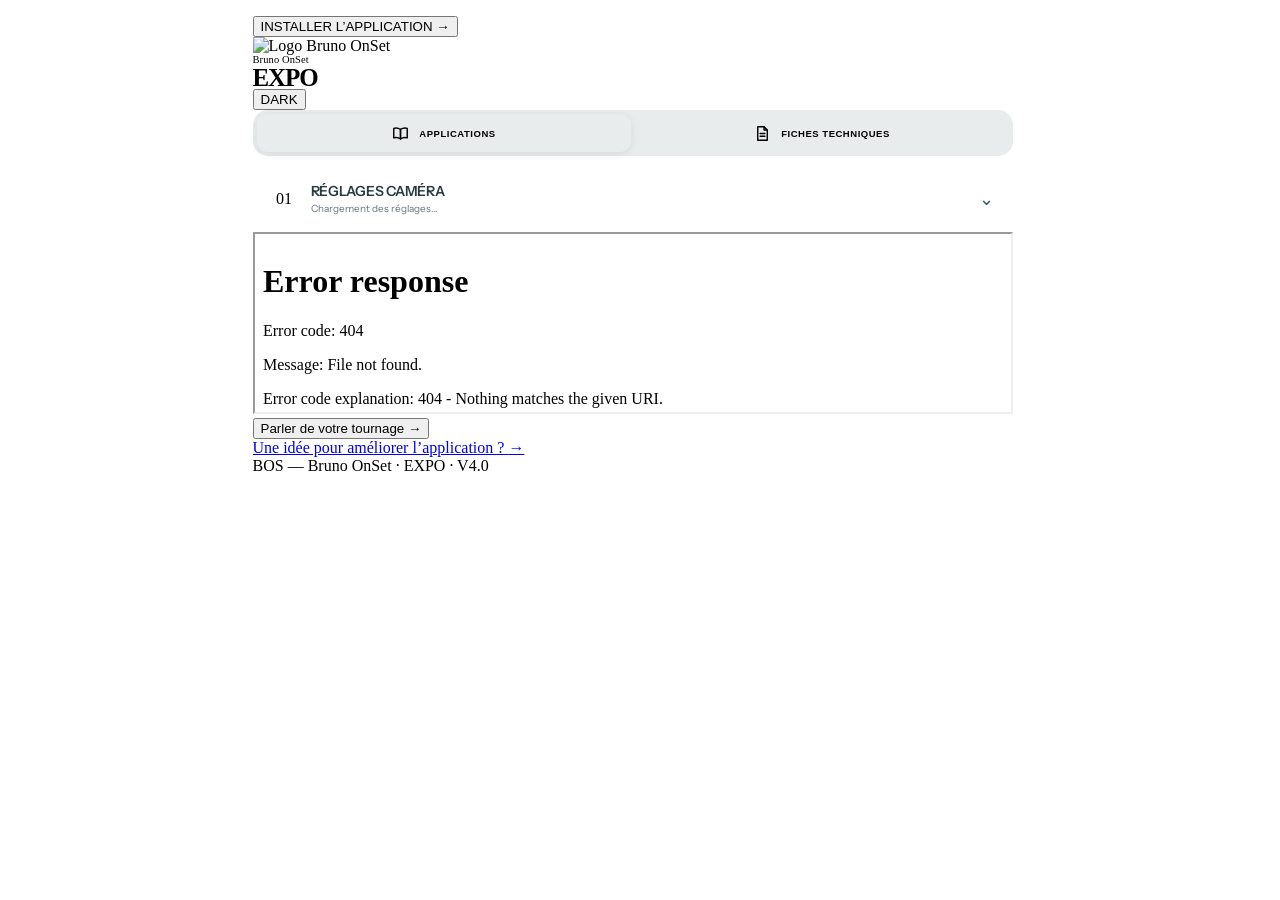
==== index.html @ c73a2d68 "EXPO: activer la bulle technique 02 Filtre ND avec les nouvelles ressources" ====
<!doctype html>
<html lang="fr" class="bos-expo-shell">
<head>
  <meta charset="utf-8" />
  <meta name="viewport" content="width=device-width,initial-scale=1,viewport-fit=cover" />
  <meta name="theme-color" id="themeColor" content="#F3F1EC" />
  <meta name="apple-mobile-web-app-capable" content="yes" />
  <meta name="apple-mobile-web-app-status-bar-style" content="default" />
  <meta name="apple-mobile-web-app-title" content="BOS EXPO" />
  <title>BOS — EXPO</title>
  <link rel="manifest" href="manifest.webmanifest?v=4.1.0" />
  <link rel="icon" href="icon-192.png" />
  <link rel="apple-touch-icon" href="icon-192.png" />
  <link rel="preconnect" href="https://fonts.googleapis.com">
  <link rel="preconnect" href="https://fonts.gstatic.com" crossorigin>
  <link href="https://fonts.googleapis.com/css2?family=Instrument+Sans:wght@400;500;600;700&display=swap" rel="stylesheet">
  <link rel="stylesheet" href="/BOS-LIGHT/style.css?v=1.3.7" />
  <link rel="stylesheet" href="/BOS-LIGHT/continuous.css?v=1.3.7" />
  <link rel="stylesheet" href="/BOS-LIGHT/light-design.css?v=20261012-clean14" />
  <link rel="stylesheet" href="/BOS-LIGHT/light-bubbles.css?v=20261012-clean14" />
  <link rel="stylesheet" href="expo-light-shell.css?v=9" />
  <link rel="stylesheet" href="/BOS-LIGHT/light-mobile-width-fix.css?v=1.0.1" />
  <style>
    .project-sheet-inner{padding:16px}
    .project-actions{margin-top:10px}
    @media(max-width:520px){.project-sheet-inner{padding:14px}}
  </style>
</head>
<body>
  <main class="shell">
    <section class="install-app-row" id="installAppRow" hidden aria-label="Installer EXPO">
      <button class="install-app-btn" id="installAppBtn" type="button">INSTALLER L’APPLICATION <span aria-hidden="true">→</span></button>
    </section>

    <header class="topbar cardlike">
      <div class="top-inner bos-top-inner">
        <div class="bos-brand-lockup" aria-label="Bruno OnSet EXPO">
          <img class="bos-header-logo" src="/BOS-LIGHT/assets/logo-bos-header.jpg" alt="Logo Bruno OnSet">
          <div class="bos-brand-text">
            <span class="bos-header-name">Bruno OnSet</span>
            <span class="bos-header-app">EXPO</span>
          </div>
        </div>
        <div class="top-actions bos-top-actions">
          <button class="mode-btn" id="themeBtn" aria-label="Changer de thème" title="Thème">DARK</button>
        </div>
      </div>
    </header>


    <div class="mode-switch light-section-switch" role="group" aria-label="Type de contenu EXPO">
      <button class="mode-choice active" id="applicationsModeBtn" type="button" aria-pressed="true">APPLICATIONS</button>
      <button class="mode-choice" id="technicalModeBtn" type="button" aria-pressed="false">FICHES TECHNIQUES</button>
    </div>

    <details class="shared-camera-card controls-card camera-card first-card collapsible-card expo-outer-camera" id="sharedCameraDetails">
      <summary class="shared-camera-heading card-heading collapsible-heading">
        <span class="shared-step step">01</span>
        <div class="shared-heading-copy heading-copy">
          <h2>RÉGLAGES CAMÉRA</h2>
          <p id="sharedCameraMeta">Chargement des réglages…</p>
        </div>
        <div class="summary-value" aria-hidden="true"></div>
        <span class="shared-chevron chevron" aria-hidden="true">⌄</span>
      </summary>
      <div class="shared-camera-grid">
        <label class="shared-field shared-field-wide"><span>MARQUE</span><select id="sharedCameraBrand" aria-label="Marque caméra"><option>Chargement…</option></select></label>
        <label class="shared-field shared-field-wide"><span>CAMÉRA</span><select id="sharedCameraModel" aria-label="Caméra"><option>Chargement…</option></select></label>
        <label class="shared-field shared-field-wide"><span>COURBE GAMMA</span><select id="sharedCameraGamma" aria-label="Courbe gamma"><option>Chargement…</option></select></label>
      </div>
    </details>

    <section class="continuous-tools" aria-label="EXPO">
      <iframe class="tool-frame" id="expoFrame" title="EXPO" src="/BOS-LIGHT/modules/expo/?embed=1&v=4.0.5" scrolling="no" onload="var r=this.contentDocument&&this.contentDocument.querySelector('[data-bos-return]');if(r)r.remove();"></iframe>
    </section>

    <section class="project-contact project-contact-top" aria-label="Contact professionnel">
      <button class="project-contact-btn" id="projectContactBtn" type="button">Parler de votre tournage <span aria-hidden="true">→</span></button>
    </section>

    <div class="feedback-contact">
      <a class="feedback-contact-link" href="mailto:brunoguillardcontact@gmail.com?subject=Suggestion%20%E2%80%94%20BOS%20EXPO&body=Bonjour%20Bruno%2C%0A%0AJ%E2%80%99ai%20une%20id%C3%A9e%20pour%20am%C3%A9liorer%20BOS%20EXPO%20%3A%0A%0A">Une idée pour améliorer l’application ? <span aria-hidden="true">→</span></a>
    </div>
    <footer class="footer">BOS — Bruno OnSet · EXPO · V4.0</footer>
  </main>

  <dialog id="installDialog" class="sheet install-sheet">
    <form method="dialog" class="sheet-inner install-sheet-inner">
      <div class="sheet-head"><div><strong>Installer EXPO</strong><small id="installHelpText">Ajoutez l’application à votre écran d’accueil.</small></div><button value="close" class="iconbtn" aria-label="Fermer">×</button></div>
      <div class="install-help" id="installHelpBody"></div>
      <div class="sheet-actions"><button value="close" class="primary">Compris</button></div>
    </form>
  </dialog>

  <dialog id="projectDialog" class="sheet project-sheet">
    <form method="dialog" class="sheet-inner project-sheet-inner">
      <div class="project-sheet-head"><div><span class="project-kicker">BRUNO ONSET</span></div><button class="project-close" value="close" aria-label="Fermer">×</button></div>
      <div class="project-actions">
        <a class="project-email-btn" href="mailto:brunoguillardcontact@gmail.com?subject=Projet%20de%20tournage%20%E2%80%94%20Bruno%20OnSet&body=Bonjour%20Bruno%2C%0A%0AJe%20vous%20contacte%20depuis%20Bruno%20OnSet.%0A%0A">Écrire à Bruno <span aria-hidden="true">→</span></a>
        <div class="project-secondary-links"><a class="project-secondary-link" href="https://wa.me/33679979111?text=Bonjour%20Bruno%2C%0A%0AJe%20vous%20contacte%20depuis%20Bruno%20OnSet.%0A%0A" target="_blank" rel="noopener noreferrer">WhatsApp</a><span aria-hidden="true">·</span><a class="project-secondary-link" href="https://brunoguillard.com" target="_blank" rel="noopener noreferrer">BrunoGuillard.com</a></div>
      </div>
    </form>
  </dialog>

  <script src="expo-host.js?v=4.2.0"></script>
  <script src="/BOS-LIGHT/suite-patch.js?v=1.3.7"></script>
  <script src="/BOS-LIGHT/suite-compensate.js?v=1.3.7"></script>
  <script src="/BOS-LIGHT/suite-compensate-compact.js?v=1.3.7"></script>
  <script src="expo-gain-fix.js?v=4.0.5"></script>
  <script src="expo-aperture-normalize.js?v=4.0.1"></script>
  <script src="expo-light-shell.js?v=9"></script>
</body>
</html>
---- expo-light-shell.css ----
/* EXPO — reprise de la coque et des mesures de LIGHT, sans altérer les outils. */
.shell{width:min(760px,100%)!important;padding-top:16px!important}
.mode-switch.light-section-switch{gap:4px!important;margin:0 0 12px!important;padding:4px!important;border:1px solid var(--bos-line)!important;border-radius:15px!important;background:#e9ecec!important;display:flex!important}
html[data-theme="dark"] .mode-switch.light-section-switch,body.dark .mode-switch.light-section-switch{background:#202527!important}
.mode-switch.light-section-switch .mode-choice{position:relative;flex:1 1 0;min-height:38px!important;border:0!important;border-radius:11px!important;background:transparent!important;color:var(--bos-muted)!important;padding:8px 11px!important;font-size:9.5px!important;font-weight:600!important;letter-spacing:.055em!important;text-transform:uppercase!important;box-shadow:none!important}
.mode-switch.light-section-switch .mode-choice.active{background:var(--bos-panel)!important;color:var(--bos-accent)!important;box-shadow:0 2px 8px rgba(22,31,35,.08)!important}
body.bos-expo-section-technical #sharedCameraDetails{display:none!important}
/* Photo et chevron de la carte 01 : même règle LIGHT que les autres Applications. */
html.bos-expo-shell #sharedCameraDetails > summary.collapsible-heading::before{
  content:"";position:absolute!important;z-index:1!important;top:0!important;right:0!important;bottom:0!important;
  width:clamp(180px,23vw,240px)!important;background-image:url("/BOS-EXPO/assets/expo-camera-thumb.svg?v=2")!important;
  background-position:center!important;background-repeat:no-repeat!important;background-size:cover!important;opacity:.96!important;
  -webkit-mask-image:linear-gradient(to right,transparent 0%,rgba(0,0,0,.72) 15%,#000 34%,#000 100%);
  mask-image:linear-gradient(to right,transparent 0%,rgba(0,0,0,.72) 15%,#000 34%,#000 100%);
}
html.bos-expo-shell #sharedCameraDetails > summary .shared-chevron{
  right:14px!important;color:var(--bos-accent)!important;text-shadow:-.6px 0 #fff,.6px 0 #fff,0 -.6px #fff,0 .6px #fff!important
}
@media(max-width:560px){
 html.bos-expo-shell #sharedCameraDetails > summary.collapsible-heading::before{width:clamp(104px,30vw,124px)!important}
}
@media(max-width:420px){
 html.bos-expo-shell #sharedCameraDetails > summary.collapsible-heading::before{width:clamp(94px,29vw,112px)!important}
}
.bos-brand-text{gap:2px!important;align-items:flex-start!important}
.bos-header-name{display:block!important;color:var(--bos-accent)!important;font-size:10.5px!important;line-height:1!important;font-weight:500!important;letter-spacing:.01em!important}
.bos-header-app{display:block!important;margin-left:0!important;color:var(--bos-ink)!important;font-size:25px!important;line-height:.95!important;font-weight:600!important;letter-spacing:-.045em!important}
#applicationsModeBtn,#technicalModeBtn{display:flex!important;align-items:center!important;justify-content:center!important;gap:9px!important}
#applicationsModeBtn::before,#technicalModeBtn::before{content:"";display:block;width:19px;height:19px;flex:0 0 19px;background-color:currentColor;mask-repeat:no-repeat;mask-position:center;mask-size:contain;-webkit-mask-repeat:no-repeat;-webkit-mask-position:center;-webkit-mask-size:contain}
#applicationsModeBtn::before{mask-image:url("data:image/svg+xml,%3Csvg xmlns='http://www.w3.org/2000/svg' viewBox='0 0 24 24'%3E%3Cg fill='none' stroke='black' stroke-width='1.8' stroke-linecap='round' stroke-linejoin='round'%3E%3Cpath d='M3.5 5.5c2.8-.9 5.7-.5 8.5 1.4v12c-2.8-1.9-5.7-2.3-8.5-1.4z'/%3E%3Cpath d='M20.5 5.5c-2.8-.9-5.7-.5-8.5 1.4v12c2.8-1.9 5.7-2.3 8.5-1.4z'/%3E%3C/g%3E%3C/svg%3E");-webkit-mask-image:url("data:image/svg+xml,%3Csvg xmlns='http://www.w3.org/2000/svg' viewBox='0 0 24 24'%3E%3Cg fill='none' stroke='black' stroke-width='1.8' stroke-linecap='round' stroke-linejoin='round'%3E%3Cpath d='M3.5 5.5c2.8-.9 5.7-.5 8.5 1.4v12c-2.8-1.9-5.7-2.3-8.5-1.4z'/%3E%3Cpath d='M20.5 5.5c-2.8-.9-5.7-.5-8.5 1.4v12c2.8-1.9 5.7-2.3 8.5-1.4z'/%3E%3C/g%3E%3C/svg%3E")}
#technicalModeBtn::before{mask-image:url("data:image/svg+xml,%3Csvg xmlns='http://www.w3.org/2000/svg' viewBox='0 0 24 24'%3E%3Cg fill='none' stroke='black' stroke-width='1.8' stroke-linecap='round' stroke-linejoin='round'%3E%3Cpath d='M6 3.5h8l4 4V20.5H6z'/%3E%3Cpath d='M14 3.5v4h4'/%3E%3Cpath d='M9 12h6M9 15.5h6'/%3E%3C/g%3E%3C/svg%3E");-webkit-mask-image:url("data:image/svg+xml,%3Csvg xmlns='http://www.w3.org/2000/svg' viewBox='0 0 24 24'%3E%3Cg fill='none' stroke='black' stroke-width='1.8' stroke-linecap='round' stroke-linejoin='round'%3E%3Cpath d='M6 3.5h8l4 4V20.5H6z'/%3E%3Cpath d='M14 3.5v4h4'/%3E%3Cpath d='M9 12h6M9 15.5h6'/%3E%3C/g%3E%3C/svg%3E")}
html.bos-expo-light-frame,html.bos-expo-light-frame body{overflow-x:hidden!important;min-width:0!important}
html.bos-expo-light-frame #mainApp{width:100%!important;max-width:none!important;min-width:0!important;padding:0!important}
html.bos-expo-light-frame .expo-light-card{width:100%!important;max-width:100%!important;min-width:0!important;box-sizing:border-box!important;margin:0 0 12px!important;border:1px solid var(--bos-line,#d8dcdb)!important;border-radius:var(--bos-radius,18px)!important;background:var(--bos-panel,#fff)!important;overflow:hidden!important;box-shadow:var(--bos-shadow,none)!important}
html.bos-expo-light-frame .expo-light-card > summary.card-heading.collapsible-heading{display:flex!important;align-items:center!important;gap:11px!important;position:relative!important;min-height:var(--bos-expo-card-height,76px)!important;height:var(--bos-expo-card-height,76px)!important;box-sizing:border-box!important;width:100%!important;max-width:100%!important;min-width:0!important;list-style:none!important;cursor:pointer!important;padding:15px 56px 14px 16px!important;border:0!important;overflow:hidden!important;background:transparent!important}
html.bos-expo-light-frame .expo-light-card summary::-webkit-details-marker{display:none!important}
html.bos-expo-light-frame .expo-light-card[open] > summary{border-bottom:1px solid var(--bos-line,#d8dcdb)!important}
html.bos-expo-light-frame .expo-light-card > summary .step{position:relative!important;z-index:3!important;flex:0 0 31px!important;width:31px!important;height:31px!important;min-width:31px!important;display:grid!important;place-items:center!important;border-radius:9px!important;background:var(--bos-accent-soft,#e4ebec)!important;color:var(--bos-accent,#2f5b66)!important;font-size:10px!important;font-weight:600!important;box-shadow:none!important}
html.bos-expo-light-frame .expo-light-card > summary .heading-copy{min-width:0!important;position:relative!important;z-index:3!important}
html.bos-expo-light-frame .expo-light-card > summary .heading-copy h2{margin:0!important;color:var(--bos-ink,#2b3a3d)!important;font-size:15px!important;line-height:1.12!important;font-weight:600!important;letter-spacing:-.018em!important}
html.bos-expo-light-frame .expo-light-card > summary .heading-copy p{margin:3px 0 0!important;color:var(--bos-muted,#6c7878)!important;font-size:10px!important;line-height:1.35!important;font-weight:400!important}
html.bos-expo-light-frame .expo-light-card > summary .summary-value{position:relative!important;z-index:3!important;margin-left:auto!important;min-width:0!important;color:var(--bos-accent,#2f5b66)!important;font-size:10px!important}
html.bos-expo-light-frame .expo-light-card > summary .chevron{position:absolute!important;right:14px!important;top:50%!important;transform:translateY(-50%)!important;display:grid!important;place-items:center!important;width:24px!important;height:24px!important;z-index:5!important;color:var(--bos-accent,#2f5b66)!important;text-shadow:-.6px 0 #fff,.6px 0 #fff,0 -.6px #fff,0 .6px #fff!important;font-size:18px!important;font-weight:400!important}
html.bos-expo-light-frame .expo-light-card[open] > summary .chevron{transform:translateY(-50%) rotate(180deg)!important}
html.bos-expo-light-frame .expo-light-card .expo-source-panel{width:100%!important;max-width:100%!important;min-width:0!important;margin:0!important;border:0!important;border-radius:0!important;box-shadow:none!important;background:transparent!important;box-sizing:border-box!important}
/* Conserver les mesures et notes dynamiques du waveform dans la fiche ouverte. */
html.bos-expo-light-frame #expoDynamicsDetails .expo-source-panel > .quick-inline-head{display:flex!important}
html.bos-expo-light-frame #expoDynamicsDetails .expo-source-panel .quick-inline-head .panel-kicker,
html.bos-expo-light-frame #expoDynamicsDetails .expo-source-panel .quick-inline-head .panel-subtitle{display:none!important}
html.bos-expo-light-frame #expoDynamicsDetails .expo-source-panel .explorer-native-note{display:block!important}
html.bos-expo-light-frame #expoCompensateDetails .expo-source-panel > .compact-section-head > div:first-child{display:none!important}
html.bos-expo-light-frame .expo-light-card .expo-source-panel > .compact-section-head{justify-content:flex-end!important;padding-bottom:0!important}
html.bos-expo-light-frame .expo-light-card:not([open]) > .expo-source-panel{display:none!important}
html.bos-expo-light-frame .expo-light-card > summary::after{content:"";position:absolute!important;right:0!important;top:0!important;bottom:0!important;width:clamp(180px,23vw,240px)!important;background-repeat:no-repeat!important;background-size:cover!important;background-position:center!important;pointer-events:none!important;opacity:.96!important;-webkit-mask-image:linear-gradient(to right,transparent 0%,rgba(0,0,0,.72) 15%,#000 34%,#000 100%);mask-image:linear-gradient(to right,transparent 0%,rgba(0,0,0,.72) 15%,#000 34%,#000 100%)}
html.bos-expo-light-frame #expoDynamicsDetails > summary::after{background-image:url("/BOS-EXPO/assets/expo-dynamique-thumb.svg?v=2")}
html.bos-expo-light-frame #expoCompensateDetails > summary::after{background-image:url("/BOS-EXPO/assets/expo-compenser-thumb.svg?v=2")}
html.bos-expo-light-frame #expoTriangleDetails > summary::after{background-image:url("/BOS-EXPO/assets/triangle-exposition.svg")}
html.bos-expo-light-frame.bos-expo-section-technical #expoDynamicsDetails,html.bos-expo-light-frame.bos-expo-section-technical #expoCompensateDetails,html.bos-expo-light-frame.bos-expo-section-technical #exposeUnsupported{display:none!important}
html.bos-expo-light-frame.bos-expo-section-applications #expoTriangleDetails,
html.bos-expo-light-frame.bos-expo-section-applications #expoNdDetails{display:none!important}
html.bos-expo-light-frame.bos-expo-section-technical #mainApp > .panel,html.bos-expo-light-frame.bos-expo-section-technical #mainApp > #exposeSupported,html.bos-expo-light-frame.bos-expo-section-technical #mainApp > .expo-quick-stack,html.bos-expo-light-frame.bos-expo-section-technical #mainApp > #expoCompensateDetails{display:none!important}
html.bos-expo-light-frame .expo-tech-visual{padding:16px 18px 18px!important;box-sizing:border-box!important}
html.bos-expo-light-frame .expo-tech-visual img{display:block;width:100%;height:auto;border-radius:12px}
@media(max-width:560px){
 .shell{padding-left:10px!important;padding-right:10px!important}
 .mode-switch.light-section-switch{border-radius:13px!important}
 .mode-switch.light-section-switch .mode-choice{font-size:9px!important;padding-left:7px!important;padding-right:7px!important}
 html.bos-expo-light-frame .expo-light-card > summary.card-heading.collapsible-heading{padding-left:12px!important;padding-right:calc(clamp(104px,30vw,124px) + 34px)!important}
 html.bos-expo-light-frame .expo-light-card > summary::after{width:clamp(104px,30vw,124px)!important}
 html.bos-expo-light-frame .expo-light-card > summary .heading-copy h2{font-size:14px!important}
 html.bos-expo-light-frame .expo-light-card > summary .summary-value{display:none!important}
 html.bos-expo-light-frame .expo-tech-visual{padding:14px 15px 16px!important}
}
@media(max-width:420px){html.bos-expo-light-frame .expo-light-card > summary.card-heading.collapsible-heading{padding-left:10px!important;padding-right:calc(clamp(94px,29vw,112px) + 32px)!important}html.bos-expo-light-frame .expo-light-card > summary::after{width:clamp(94px,29vw,112px)!important}}

/* === EXPO V4 — géométrie autoritaire, identique pour toutes les cartes ===
   Aucune hauteur de titre/sous-titre ne doit étirer une carte fermée. */
html.bos-expo-shell .shell { width:min(760px,100%)!important; max-width:760px!important }
html.bos-expo-shell #sharedCameraDetails,
html.bos-expo-light-frame .expo-light-card{
  display:block!important;
  width:100%!important;max-width:100%!important;min-width:0!important;
  border-radius:var(--bos-radius,18px)!important;
  overflow:hidden!important;box-sizing:border-box!important
}
html.bos-expo-shell #sharedCameraDetails:not([open]),
html.bos-expo-light-frame .expo-light-card:not([open]){
  height:82px!important;min-height:82px!important;max-height:82px!important;
}
html.bos-expo-shell #sharedCameraDetails > summary.shared-camera-heading,
html.bos-expo-light-frame .expo-light-card > summary.card-heading.collapsible-heading{
  display:flex!important;flex-direction:row!important;align-items:center!important;
  justify-content:flex-start!important;position:relative!important;
  width:100%!important;min-width:0!important;max-width:100%!important;
  height:82px!important;min-height:82px!important;max-height:82px!important;
  margin:0!important;gap:11px!important;column-gap:11px!important;grid-template-columns:none!important;
  padding:0 calc(clamp(180px,23vw,240px) + 39px) 0 16px!important;
  box-sizing:border-box!important;overflow:hidden!important;border:0!important;
  background:transparent!important;cursor:pointer!important
}
html.bos-expo-shell #sharedCameraDetails[open] > summary.shared-camera-heading,
html.bos-expo-light-frame .expo-light-card[open] > summary.card-heading.collapsible-heading{
  border-bottom:1px solid var(--bos-line,#d8dcdb)!important
}
html.bos-expo-shell #sharedCameraDetails > summary .step,
html.bos-expo-light-frame .expo-light-card > summary .step{
  grid-row:auto!important;grid-column:auto!important;
  position:relative!important;top:auto!important;left:auto!important;right:auto!important;
  margin:0!important;align-self:center!important;
  flex:0 0 31px!important;width:31px!important;min-width:31px!important;height:31px!important;
  display:grid!important;place-items:center!important;z-index:3!important;
}
html.bos-expo-shell #sharedCameraDetails > summary .heading-copy,
html.bos-expo-light-frame .expo-light-card > summary .heading-copy{
  grid-column:auto!important;grid-row:auto!important;
  display:block!important;flex:1 1 auto!important;min-width:0!important;
  overflow:hidden!important;position:relative!important;z-index:3!important;
  margin:0!important;padding:0!important;align-self:center!important
}
html.bos-expo-shell #sharedCameraDetails > summary .heading-copy h2,
html.bos-expo-light-frame .expo-light-card > summary .heading-copy h2{
  display:-webkit-box!important;-webkit-box-orient:vertical!important;
  -webkit-line-clamp:2!important;line-clamp:2!important;
  overflow:hidden!important;text-overflow:ellipsis!important;
  max-width:100%!important;min-width:0!important;
  font:600 14px/1.17 "Instrument Sans",sans-serif!important;
  letter-spacing:-.018em!important;margin:0!important;padding:0!important;
  color:var(--bos-ink,#263b42)!important
}
html.bos-expo-shell #sharedCameraDetails > summary .heading-copy p,
html.bos-expo-light-frame .expo-light-card > summary .heading-copy p{
  display:block!important;white-space:nowrap!important;overflow:hidden!important;
  text-overflow:ellipsis!important;max-width:100%!important;
  margin:4px 0 0!important;padding:0!important;
  font:400 10px/1.35 "Instrument Sans",sans-serif!important;
  color:var(--bos-muted,#69787b)!important
}
html.bos-expo-shell #sharedCameraDetails > summary .summary-value,
html.bos-expo-light-frame .expo-light-card > summary .summary-value{
  display:none!important
}
html.bos-expo-shell #sharedCameraDetails > summary .chevron,
html.bos-expo-light-frame .expo-light-card > summary .chevron{
  display:grid!important;place-items:center!important;position:absolute!important;
  top:50%!important;bottom:auto!important;left:auto!important;right:14px!important;
  width:24px!important;height:24px!important;margin:0!important;padding:0!important;
  z-index:10!important;grid-row:auto!important;grid-column:auto!important;
  transform:translateY(-50%) rotate(0deg)!important;transform-origin:center!important;
  font:400 18px/1 "Instrument Sans",sans-serif!important;
  color:var(--bos-accent,#2f5b66)!important
}
html.bos-expo-shell #sharedCameraDetails[open] > summary .chevron,
html.bos-expo-light-frame .expo-light-card[open] > summary .chevron{
  transform:translateY(-50%) rotate(180deg)!important
}
html.bos-expo-shell #sharedCameraDetails > summary::before{
  display:block!important;left:auto!important;right:0!important;
  width:clamp(180px,23vw,240px)!important
}
html.bos-expo-light-frame .expo-light-card > summary::before{
  content:none!important;display:none!important
}
html.bos-expo-light-frame .expo-light-card > summary::after{
  content:""!important;display:block!important;
  position:absolute!important;top:0!important;right:0!important;bottom:0!important;left:auto!important;
  width:clamp(180px,23vw,240px)!important;height:auto!important;z-index:1!important;
  background-repeat:no-repeat!important;background-size:cover!important;background-position:center!important;
  pointer-events:none!important;border-radius:0 18px 18px 0!important;
  -webkit-mask-image:linear-gradient(to right,transparent 0%,rgba(0,0,0,.72) 15%,#000 34%,#000 100%)!important;
  mask-image:linear-gradient(to right,transparent 0%,rgba(0,0,0,.72) 15%,#000 34%,#000 100%)!important
}
html.bos-expo-light-frame #expoDynamicsDetails > summary::after{background-image:url("/BOS-EXPO/assets/expo-dynamique-thumb.svg?v=2")!important}
html.bos-expo-light-frame #expoCompensateDetails > summary::after{background-image:url("/BOS-EXPO/assets/expo-compenser-thumb.svg?v=2")!important}
html.bos-expo-light-frame #expoTriangleDetails > summary::after{background-image:url("/BOS-EXPO/assets/triangle-exposition.svg?v=2")!important}
/* Les commandes de l'outil restent dans le volet ouvert, jamais dans l'en-tête fermé. */
html.bos-expo-light-frame .expo-light-card .expo-source-panel{margin:0!important;overflow:visible!important}
html.bos-expo-light-frame .expo-light-card .expo-source-panel > .panel-collapse-content{
  display:block!important;min-width:0!important;max-width:100%!important
}
html.bos-expo-light-frame .expo-light-card .expo-source-panel .panel-collapse-content[hidden]{
  display:block!important
}
@media(max-width:560px){
 html.bos-expo-shell #sharedCameraDetails > summary.shared-camera-heading,
 html.bos-expo-light-frame .expo-light-card > summary.card-heading.collapsible-heading{
   gap:8px!important;
   padding:0 calc(clamp(104px,30vw,124px) + 30px) 0 12px!important
 }
 html.bos-expo-shell #sharedCameraDetails > summary::before,
 html.bos-expo-light-frame .expo-light-card > summary::after{
   width:clamp(104px,30vw,124px)!important;border-radius:0 16px 16px 0!important
 }
 html.bos-expo-shell #sharedCameraDetails > summary .heading-copy h2,
 html.bos-expo-light-frame .expo-light-card > summary .heading-copy h2{
   font-size:12px!important;-webkit-line-clamp:3!important;line-clamp:3!important
 }
 html.bos-expo-shell #sharedCameraDetails > summary .heading-copy p,
 html.bos-expo-light-frame .expo-light-card > summary .heading-copy p{font-size:9px!important}
 html.bos-expo-shell #sharedCameraDetails > summary .chevron,
 html.bos-expo-light-frame .expo-light-card > summary .chevron{right:12px!important}
}
@media(max-width:420px){
 html.bos-expo-shell #sharedCameraDetails > summary.shared-camera-heading,
 html.bos-expo-light-frame .expo-light-card > summary.card-heading.collapsible-heading{
  padding-left:10px!important;padding-right:calc(clamp(94px,29vw,112px) + 30px)!important
 }
 html.bos-expo-shell #sharedCameraDetails > summary::before,
 html.bos-expo-light-frame .expo-light-card > summary::after{width:clamp(94px,29vw,112px)!important}
}

/* Vignettes originales : épaisseur, taille et contraste uniformes. */
html.bos-expo-shell #sharedCameraDetails > summary::before{
  background-image:url("/BOS-EXPO/assets/expo-camera-thumb.svg?v=2")!important
}
html.bos-expo-light-frame #expoDynamicsDetails > summary::after,
html.bos-expo-light-frame #expoCompensateDetails > summary::after{
  opacity:.92!important;background-color:#faf9f4!important
}
/* Dans EXPO, l'ancienne présentation repliée ne pilote plus la taille des cartes. */
html.bos-expo-light-frame #expoDynamicsDetails,
html.bos-expo-light-frame #expoCompensateDetails,
html.bos-expo-light-frame #expoTriangleDetails{
  break-inside:avoid;width:100%!important;min-width:0!important
}

/* ALIGNEMENT HAUTEUR LIGHT — correction du 82px arbitraire.
   LIGHT: la tête Applications prend sa hauteur sur .card-heading
   (padding 15px 16px 14px, un titre et un sous-titre).
   Référence repliée ~64px extérieur, ~62px intérieur, sans agrandissement. */
html.bos-expo-shell #sharedCameraDetails:not([open]),
html.bos-expo-light-frame .expo-light-card:not([open]){
  height:64px!important;
  min-height:64px!important;
  max-height:64px!important;
}
html.bos-expo-shell #sharedCameraDetails > summary.shared-camera-heading,
html.bos-expo-light-frame .expo-light-card > summary.card-heading.collapsible-heading{
  height:62px!important;
  min-height:62px!important;
  max-height:62px!important;
  padding-top:0!important;
  padding-bottom:0!important;
}
html.bos-expo-shell #sharedCameraDetails > summary .heading-copy,
html.bos-expo-light-frame .expo-light-card > summary .heading-copy{
  line-height:1!important;
}
html.bos-expo-shell #sharedCameraDetails > summary .heading-copy p,
html.bos-expo-light-frame .expo-light-card > summary .heading-copy p{
  margin-top:2px!important;
}
@media(max-width:560px){
  html.bos-expo-shell #sharedCameraDetails > summary .heading-copy h2,
  html.bos-expo-light-frame .expo-light-card > summary .heading-copy h2{
    font-size:12px!important;
    line-height:1.1!important;
    -webkit-line-clamp:2!important;
    line-clamp:2!important;
  }
  html.bos-expo-shell #sharedCameraDetails > summary .heading-copy p,
  html.bos-expo-light-frame .expo-light-card > summary .heading-copy p{
    font-size:9px!important;
    line-height:1.2!important;
  }
}

/* EXPO V4.1 — alignement structurel du conteneur sur LIGHT.
   LIGHT charge light-mobile-width-fix.css après light-design.css. */
html.bos-expo-shell,
html.bos-expo-shell body{
  width:100%;
  max-width:100%;
  min-width:0;
  margin:0;
  overflow-x:hidden;
}
html.bos-expo-shell{scrollbar-gutter:stable}
html.bos-expo-shell .shell{
  width:100%!important;
  max-width:760px!important;
  min-width:0!important;
  box-sizing:border-box!important;
  margin-left:auto!important;
  margin-right:auto!important;
}
html.bos-expo-shell .continuous-tools,
html.bos-expo-shell .tool-frame,
html.bos-expo-shell .mode-switch.light-section-switch,
html.bos-expo-shell .topbar,
html.bos-expo-shell .project-contact,
html.bos-expo-shell .feedback-contact,
html.bos-expo-shell .footer{
  width:100%!important;
  max-width:100%!important;
  min-width:0!important;
  box-sizing:border-box!important;
}
/* Dans Fiches techniques, ne jamais afficher la carte Réglages caméra.
   Spécificité supérieure à l'ancien "display:block!important". */
html.bos-expo-shell body.bos-expo-section-technical #sharedCameraDetails,
html.bos-expo-shell body.bos-expo-section-technical #sharedCameraDetails:not([open]),
html.bos-expo-shell body.bos-expo-section-technical details#sharedCameraDetails{
  display:none!important;
}
@media(max-width:520px){
  html.bos-expo-shell .shell{
    padding-left:max(9px,env(safe-area-inset-left))!important;
    padding-right:max(9px,env(safe-area-inset-right))!important;
  }
}
@supports (overflow:clip){
  html.bos-expo-shell,
  html.bos-expo-shell body,
  html.bos-expo-shell .shell,
  html.bos-expo-shell .continuous-tools{overflow-x:clip}
}

/* 02 — FILTRE ND : reprend exactement la géométrie des autres fiches. */
html.bos-expo-light-frame #expoNdDetails > summary::after{
  background-image:url("/BOS-EXPO/assets/fiche-filtres-nd.svg?v=1")!important;
  background-position:83% 32%!important;
  background-color:#faf8f1!important;
}
html.bos-expo-light-frame #expoNdDetails .expo-tech-visual{
  padding:16px 18px 18px!important;
}
html.bos-expo-light-frame #expoNdDetails .expo-tech-visual img{
  display:block!important;
  width:100%!important;
  max-width:100%!important;
  height:auto!important;
  aspect-ratio:1448 / 1086;
  object-fit:contain;
  border-radius:12px!important;
  background:#faf8f1!important;
}
@media(max-width:560px){
  html.bos-expo-light-frame #expoNdDetails .expo-tech-visual{padding:14px 12px 15px!important}
}
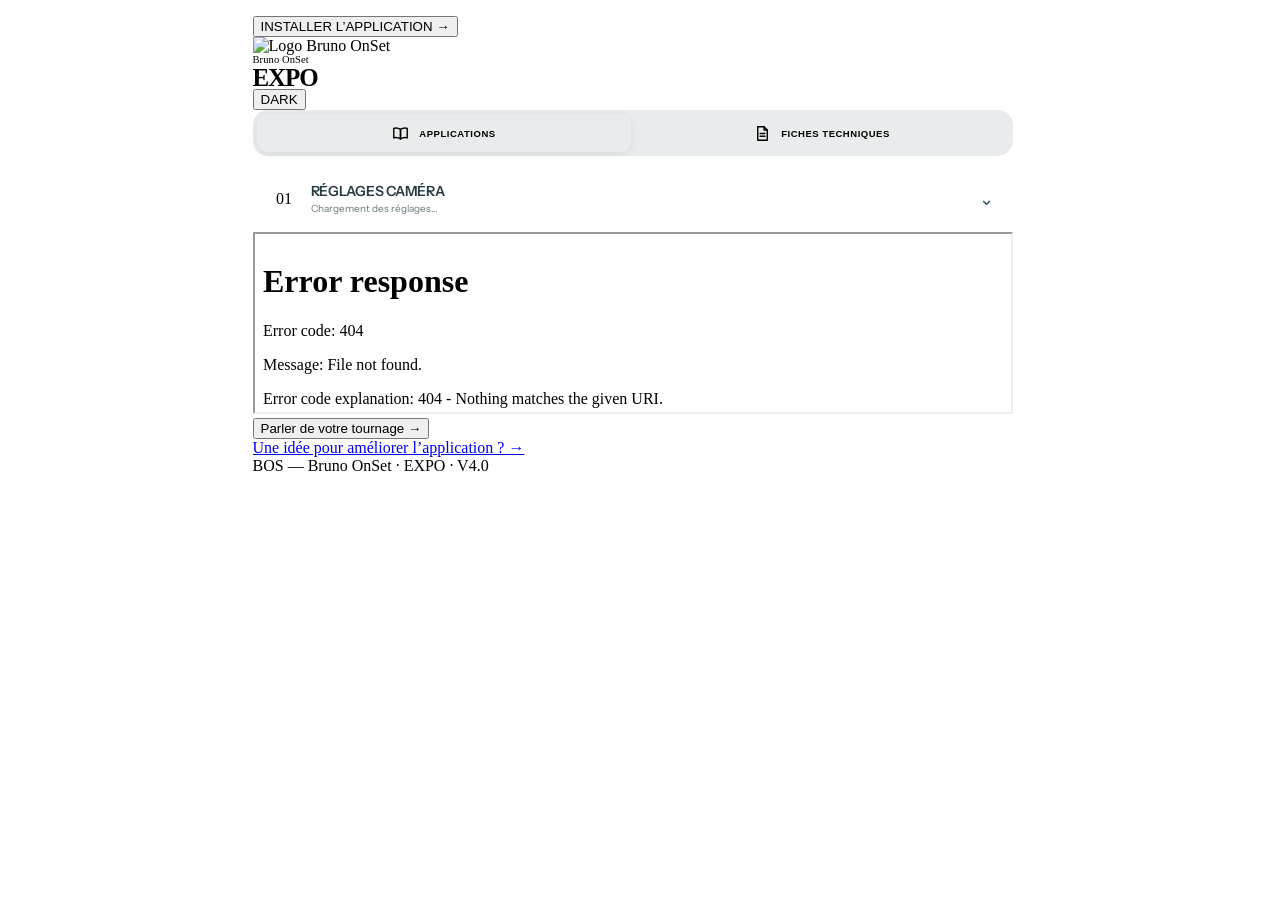
==== commit f0433911: "EXPO: forcer la nouvelle feuille de style dans les bulles techniques intégrées" ====
--- a/index.html
+++ b/index.html
@@ -18,7 +18,7 @@
   <link rel="stylesheet" href="/BOS-LIGHT/continuous.css?v=1.3.7" />
   <link rel="stylesheet" href="/BOS-LIGHT/light-design.css?v=20261012-clean14" />
   <link rel="stylesheet" href="/BOS-LIGHT/light-bubbles.css?v=20261012-clean14" />
-  <link rel="stylesheet" href="expo-light-shell.css?v=9" />
+  <link rel="stylesheet" href="expo-light-shell.css?v=13" />
   <link rel="stylesheet" href="/BOS-LIGHT/light-mobile-width-fix.css?v=1.0.1" />
   <style>
     .project-sheet-inner{padding:16px}
@@ -71,7 +71,7 @@
     </details>
 
     <section class="continuous-tools" aria-label="EXPO">
-      <iframe class="tool-frame" id="expoFrame" title="EXPO" src="/BOS-LIGHT/modules/expo/?embed=1&v=4.0.5" scrolling="no" onload="var r=this.contentDocument&&this.contentDocument.querySelector('[data-bos-return]');if(r)r.remove();"></iframe>
+      <iframe class="tool-frame" id="expoFrame" title="EXPO" src="/BOS-LIGHT/modules/expo/?embed=1&v=4.0.7" scrolling="no" onload="var r=this.contentDocument&&this.contentDocument.querySelector('[data-bos-return]');if(r)r.remove();"></iframe>
     </section>
 
     <section class="project-contact project-contact-top" aria-label="Contact professionnel">
@@ -108,6 +108,6 @@
   <script src="/BOS-LIGHT/suite-compensate-compact.js?v=1.3.7"></script>
   <script src="expo-gain-fix.js?v=4.0.5"></script>
   <script src="expo-aperture-normalize.js?v=4.0.1"></script>
-  <script src="expo-light-shell.js?v=9"></script>
+  <script src="expo-light-shell.js?v=12"></script>
 </body>
 </html>
--- a/expo-light-shell.css
+++ b/expo-light-shell.css
@@ -54,9 +54,10 @@
 html.bos-expo-light-frame .expo-light-card > summary::after{content:"";position:absolute!important;right:0!important;top:0!important;bottom:0!important;width:clamp(180px,23vw,240px)!important;background-repeat:no-repeat!important;background-size:cover!important;background-position:center!important;pointer-events:none!important;opacity:.96!important;-webkit-mask-image:linear-gradient(to right,transparent 0%,rgba(0,0,0,.72) 15%,#000 34%,#000 100%);mask-image:linear-gradient(to right,transparent 0%,rgba(0,0,0,.72) 15%,#000 34%,#000 100%)}
 html.bos-expo-light-frame #expoDynamicsDetails > summary::after{background-image:url("/BOS-EXPO/assets/expo-dynamique-thumb.svg?v=2")}
 html.bos-expo-light-frame #expoCompensateDetails > summary::after{background-image:url("/BOS-EXPO/assets/expo-compenser-thumb.svg?v=2")}
-html.bos-expo-light-frame #expoTriangleDetails > summary::after{background-image:url("/BOS-EXPO/assets/triangle-exposition.svg")}
+html.bos-expo-light-frame #expoTriangleDetails > summary::after{background-image:url("/BOS-EXPO/assets/triangle-exposition.jpg")}
 html.bos-expo-light-frame.bos-expo-section-technical #expoDynamicsDetails,html.bos-expo-light-frame.bos-expo-section-technical #expoCompensateDetails,html.bos-expo-light-frame.bos-expo-section-technical #exposeUnsupported{display:none!important}
 html.bos-expo-light-frame.bos-expo-section-applications #expoTriangleDetails,
+html.bos-expo-light-frame.bos-expo-section-applications #expoEffectsDetails,
 html.bos-expo-light-frame.bos-expo-section-applications #expoNdDetails{display:none!important}
 html.bos-expo-light-frame.bos-expo-section-technical #mainApp > .panel,html.bos-expo-light-frame.bos-expo-section-technical #mainApp > #exposeSupported,html.bos-expo-light-frame.bos-expo-section-technical #mainApp > .expo-quick-stack,html.bos-expo-light-frame.bos-expo-section-technical #mainApp > #expoCompensateDetails{display:none!important}
 html.bos-expo-light-frame .expo-tech-visual{padding:16px 18px 18px!important;box-sizing:border-box!important}
@@ -171,7 +172,7 @@
 }
 html.bos-expo-light-frame #expoDynamicsDetails > summary::after{background-image:url("/BOS-EXPO/assets/expo-dynamique-thumb.svg?v=2")!important}
 html.bos-expo-light-frame #expoCompensateDetails > summary::after{background-image:url("/BOS-EXPO/assets/expo-compenser-thumb.svg?v=2")!important}
-html.bos-expo-light-frame #expoTriangleDetails > summary::after{background-image:url("/BOS-EXPO/assets/triangle-exposition.svg?v=2")!important}
+html.bos-expo-light-frame #expoTriangleDetails > summary::after{background-image:url("/BOS-EXPO/assets/triangle-exposition.jpg?v=2")!important}
 /* Les commandes de l'outil restent dans le volet ouvert, jamais dans l'en-tête fermé. */
 html.bos-expo-light-frame .expo-light-card .expo-source-panel{margin:0!important;overflow:visible!important}
 html.bos-expo-light-frame .expo-light-card .expo-source-panel > .panel-collapse-content{
@@ -219,7 +220,9 @@
 /* Dans EXPO, l'ancienne présentation repliée ne pilote plus la taille des cartes. */
 html.bos-expo-light-frame #expoDynamicsDetails,
 html.bos-expo-light-frame #expoCompensateDetails,
-html.bos-expo-light-frame #expoTriangleDetails{
+html.bos-expo-light-frame #expoTriangleDetails,
+html.bos-expo-light-frame #expoEffectsDetails,
+html.bos-expo-light-frame #expoNdDetails{
   break-inside:avoid;width:100%!important;min-width:0!important
 }
 
@@ -315,9 +318,9 @@
   html.bos-expo-shell .continuous-tools{overflow-x:clip}
 }
 
-/* 02 — FILTRE ND : reprend exactement la géométrie des autres fiches. */
+/* 03 — FILTRE ND : reprend exactement la géométrie des autres fiches. */
 html.bos-expo-light-frame #expoNdDetails > summary::after{
-  background-image:url("/BOS-EXPO/assets/fiche-filtres-nd.svg?v=1")!important;
+  background-image:url("/BOS-EXPO/assets/fiche-filtres-nd.jpg?v=1")!important;
   background-position:83% 32%!important;
   background-color:#faf8f1!important;
 }
@@ -337,3 +340,67 @@
 @media(max-width:560px){
   html.bos-expo-light-frame #expoNdDetails .expo-tech-visual{padding:14px 12px 15px!important}
 }
+
+/* 02 — EFFETS DES RÉGLAGES : la fiche attend un JPG ajouté par l'utilisateur.
+   Pas d'image cassée affichée tant que assets/effets-des-reglages.jpg est absent. */
+html.bos-expo-light-frame #expoEffectsDetails > summary::after {
+  background-image:
+    url("/BOS-EXPO/assets/effets-des-reglages.jpg"),
+    linear-gradient(115deg,#faf8f1,#ece9df) !important;
+  background-position:center,center !important;
+  background-size:cover,cover !important;
+  background-color:#faf8f1 !important;
+}
+html.bos-expo-light-frame #expoEffectsDetails .expo-tech-visual {
+  padding:16px 18px 18px!important;
+  box-sizing:border-box!important;
+}
+html.bos-expo-light-frame #expoEffectsDetails .expo-tech-visual img {
+  width:100%!important;
+  max-width:100%!important;
+  height:auto!important;
+  object-fit:contain!important;
+  border-radius:12px!important;
+  background:#faf8f1!important;
+}
+html.bos-expo-light-frame #expoEffectsDetails .expo-tech-image-pending {
+  display:block;
+  text-align:center;
+  font-size:12px;
+  line-height:1.6;
+  color:var(--bos-muted,#69787b);
+  background:#faf8f1;
+  border:1px dashed var(--bos-line,#d8dcdb);
+  border-radius:12px;
+  padding:34px 16px;
+  margin:0;
+  overflow-wrap:anywhere;
+}
+html.bos-expo-light-frame #expoEffectsDetails .expo-tech-image-pending[hidden] {
+  display:none!important;
+}
+@media(max-width:560px){
+  html.bos-expo-light-frame #expoEffectsDetails .expo-tech-visual{padding:14px 12px 15px!important}
+}
+
+/* Vignettes dédiées aux fiches techniques.
+   Elles restent indépendantes des JPG remplaçables affichés à l'ouverture.
+   Dessins simples : triangle / flou-PDC-bruit / densités de filtres ND. */
+html.bos-expo-light-frame #expoTriangleDetails > summary::after {
+  background-image:url("/BOS-EXPO/assets/expo-tech-triangle-thumb.jpg?v=1")!important;
+  background-color:#faf8f1!important;
+  background-position:center!important;
+  background-size:cover!important;
+}
+html.bos-expo-light-frame #expoEffectsDetails > summary::after {
+  background-image:url("/BOS-EXPO/assets/expo-tech-effects-thumb.jpg?v=1")!important;
+  background-color:#faf8f1!important;
+  background-position:center!important;
+  background-size:cover!important;
+}
+html.bos-expo-light-frame #expoNdDetails > summary::after {
+  background-image:url("/BOS-EXPO/assets/expo-tech-nd-thumb.jpg?v=1")!important;
+  background-color:#faf8f1!important;
+  background-position:center!important;
+  background-size:cover!important;
+}
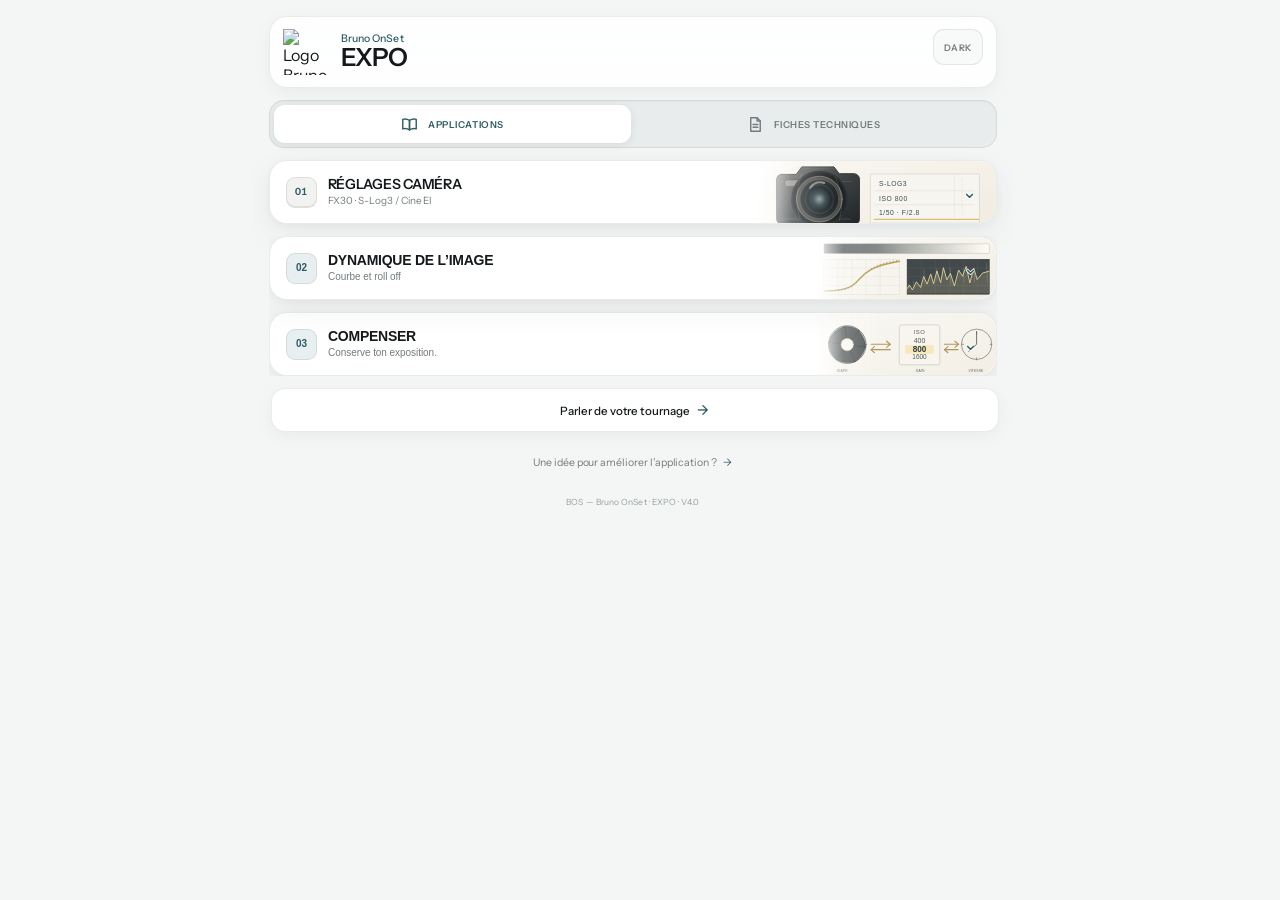
==== commit 1d2ed3e2: "EXPO: corriger le déploiement Cloudflare, fichiers locaux et iframe même origine" ====
--- a/index.html
+++ b/index.html
@@ -14,12 +14,12 @@
   <link rel="preconnect" href="https://fonts.googleapis.com">
   <link rel="preconnect" href="https://fonts.gstatic.com" crossorigin>
   <link href="https://fonts.googleapis.com/css2?family=Instrument+Sans:wght@400;500;600;700&display=swap" rel="stylesheet">
-  <link rel="stylesheet" href="/BOS-LIGHT/style.css?v=1.3.7" />
-  <link rel="stylesheet" href="/BOS-LIGHT/continuous.css?v=1.3.7" />
-  <link rel="stylesheet" href="/BOS-LIGHT/light-design.css?v=20261012-clean14" />
-  <link rel="stylesheet" href="/BOS-LIGHT/light-bubbles.css?v=20261012-clean14" />
-  <link rel="stylesheet" href="expo-light-shell.css?v=13" />
-  <link rel="stylesheet" href="/BOS-LIGHT/light-mobile-width-fix.css?v=1.0.1" />
+  <link rel="stylesheet" href="light-source-style.css?v=1" />
+  <link rel="stylesheet" href="continuous.css?v=1" />
+  <link rel="stylesheet" href="light-design.css?v=1" />
+  <link rel="stylesheet" href="light-bubbles.css?v=1" />
+  <link rel="stylesheet" href="expo-light-shell.css?v=14" />
+  <link rel="stylesheet" href="light-mobile-width-fix.css?v=1" />
   <style>
     .project-sheet-inner{padding:16px}
     .project-actions{margin-top:10px}
@@ -35,7 +35,7 @@
     <header class="topbar cardlike">
       <div class="top-inner bos-top-inner">
         <div class="bos-brand-lockup" aria-label="Bruno OnSet EXPO">
-          <img class="bos-header-logo" src="/BOS-LIGHT/assets/logo-bos-header.jpg" alt="Logo Bruno OnSet">
+          <img class="bos-header-logo" src="https://light.brunoguillard.com/assets/logo-bos-header.jpg" alt="Logo Bruno OnSet">
           <div class="bos-brand-text">
             <span class="bos-header-name">Bruno OnSet</span>
             <span class="bos-header-app">EXPO</span>
@@ -71,7 +71,7 @@
     </details>
 
     <section class="continuous-tools" aria-label="EXPO">
-      <iframe class="tool-frame" id="expoFrame" title="EXPO" src="/BOS-LIGHT/modules/expo/?embed=1&v=4.0.7" scrolling="no" onload="var r=this.contentDocument&&this.contentDocument.querySelector('[data-bos-return]');if(r)r.remove();"></iframe>
+      <iframe class="tool-frame" id="expoFrame" title="EXPO" src="modules/expo/?embed=1&v=5.0.0" scrolling="no" onload="var r=this.contentDocument&&this.contentDocument.querySelector('[data-bos-return]');if(r)r.remove();"></iframe>
     </section>
 
     <section class="project-contact project-contact-top" aria-label="Contact professionnel">
@@ -103,11 +103,8 @@
   </dialog>
 
   <script src="expo-host.js?v=4.2.0"></script>
-  <script src="/BOS-LIGHT/suite-patch.js?v=1.3.7"></script>
-  <script src="/BOS-LIGHT/suite-compensate.js?v=1.3.7"></script>
-  <script src="/BOS-LIGHT/suite-compensate-compact.js?v=1.3.7"></script>
   <script src="expo-gain-fix.js?v=4.0.5"></script>
   <script src="expo-aperture-normalize.js?v=4.0.1"></script>
-  <script src="expo-light-shell.js?v=12"></script>
+  <script src="expo-light-shell.js?v=13"></script>
 </body>
 </html>
--- a/light-source-style.css
+++ b/light-source-style.css
@@ -0,0 +1,964 @@
+
+:root{
+  --bg:#f3f5f7;--panel:#fff;--panel2:#f7f8fa;--text:#101216;--muted:#6d7480;--line:#e1e5ea;
+  --blue:#2f78ff;--blue-soft:#eaf2ff;--shadow:0 8px 30px rgba(20,30,45,.07);--radius:20px;
+  --input:#f4f6f8;--danger:#d84b4b;
+}
+:root[data-theme="dark"]{
+  --bg:#090b0f;--panel:#12151a;--panel2:#171b21;--text:#f6f7f9;--muted:#959ca8;--line:#282e37;
+  --blue:#5b97ff;--blue-soft:#172641;--shadow:none;--input:#1a1f26;--danger:#ff6a6a;
+}
+*{box-sizing:border-box}html{background:var(--bg)}body{margin:0;background:var(--bg);color:var(--text);font-family:-apple-system,BlinkMacSystemFont,"Segoe UI",Roboto,Helvetica,Arial,sans-serif;min-height:100vh}
+button,input,select{font:inherit;color:inherit}.shell{width:min(760px,100%);margin:0 auto;padding:14px 12px calc(32px + env(safe-area-inset-bottom))}.cardlike{background:var(--panel);border:1px solid var(--line);box-shadow:var(--shadow)}
+.topbar{border-radius:24px;padding:14px 14px 14px 16px;display:flex;align-items:center;justify-content:space-between;position:sticky;top:8px;z-index:20}.brand{display:flex;align-items:center;gap:11px}.bosmark{display:flex;align-items:center;gap:1px;font-weight:900;font-size:24px;letter-spacing:-1.5px}.bosmark span{color:var(--blue)}.brandtext{display:flex;flex-direction:column;line-height:1}.brandtext strong{font-size:16px}.brandtext small{font-size:9px;color:var(--muted);letter-spacing:1.7px;margin-top:5px}.top-actions{display:flex;gap:7px}.iconbtn{border:1px solid var(--line);background:var(--panel2);width:38px;height:38px;border-radius:12px;display:grid;place-items:center;cursor:pointer;font-size:19px}.iconbtn:active{transform:scale(.97)}
+.context{margin-top:12px;border-radius:var(--radius);padding:14px}.context-title{display:flex;align-items:baseline;justify-content:space-between;margin-bottom:11px}.context-title>span{font-size:18px;font-weight:800;letter-spacing:-.3px}.context-grid{display:grid;grid-template-columns:minmax(0,1.55fr) minmax(110px,.7fr);gap:10px}label>span,.field-label{display:block;color:var(--muted);font-size:11px;margin:0 0 6px 2px}select,input{width:100%;border:1px solid var(--line);background:var(--input);border-radius:13px;padding:11px 12px;outline:none;min-height:44px}select:focus,input:focus{border-color:var(--blue);box-shadow:0 0 0 3px var(--blue-soft)}.unit-input{position:relative}.unit-input input{padding-right:52px}.unit-input b{position:absolute;right:12px;top:50%;transform:translateY(-50%);font-size:12px;color:var(--muted)}
+.preset-row{display:flex;gap:8px;flex-wrap:wrap;margin-top:10px}.preset-btn{border:1px solid var(--line);background:var(--panel2);height:36px;min-width:42px;padding:0 12px;border-radius:999px;cursor:pointer;font-weight:700}.preset-btn.active{background:rgba(47,120,255,.25);border-color:transparent;color:var(--text)}
+.modules{display:flex;flex-direction:column;gap:10px;margin-top:10px}.module{background:var(--panel);border:1px solid var(--line);border-radius:var(--radius);overflow:hidden;box-shadow:var(--shadow)}.module-head{width:100%;display:flex;align-items:center;justify-content:space-between;padding:14px 15px;border:0;background:transparent;cursor:pointer}.module-title{display:flex;align-items:center;gap:10px;text-align:left}.module-dot{width:8px;height:8px;border-radius:50%;background:var(--blue)}.module-title strong{font-size:15px}.module-title small{display:block;color:var(--muted);font-size:10px;margin-top:2px}.chev{color:var(--muted);font-size:17px;transition:.18s transform}.module.open .chev{transform:rotate(180deg)}.module-body{display:none;border-top:1px solid var(--line);padding:14px}.module.open .module-body{display:block}.grid2{display:grid;grid-template-columns:1fr 1fr;gap:10px}.resultbox{margin-top:12px;background:var(--panel2);border:1px solid var(--line);border-radius:16px;padding:13px}.result-main{font-size:22px;font-weight:800;letter-spacing:-.4px}.result-sub{font-size:12px;color:var(--muted);margin-top:4px}.app-link{display:flex;justify-content:flex-end;margin-top:10px}.app-link button{border:0;background:none;color:var(--muted);font-size:11px;padding:4px 0}.app-link button.ready{color:var(--blue);cursor:pointer}
+.expo-row{display:grid;grid-template-columns:58px 1fr;gap:9px;align-items:end;margin-bottom:9px}.role-pill{height:44px;border-radius:13px;border:1px solid var(--line);background:var(--panel2);font-size:15px;font-weight:800;cursor:pointer}.role-pill[data-role="auto"]{background:var(--blue);border-color:var(--blue);color:white}.role-pill[data-role="manual"]{border-color:var(--blue);color:var(--blue)}.expo-control select:disabled{opacity:.68}.basebar{display:flex;gap:9px;margin-top:12px}.primary,.secondary{border-radius:13px;padding:11px 14px;min-height:43px;font-weight:700;border:1px solid var(--line);cursor:pointer}.primary{background:var(--blue);border-color:var(--blue);color:white}.secondary{background:var(--panel2)}.basebar button{flex:1}.base-note{font-size:11px;color:var(--muted);margin-top:9px;line-height:1.4}
+.frame-preview{position:relative;aspect-ratio:16/9;background:#111;border-radius:14px;overflow:hidden;margin-top:2px;border:1px solid var(--line)}.frame-safe{position:absolute;inset:8%;border:1px solid rgba(255,255,255,.2)}.subject{position:absolute;left:50%;bottom:-3%;transform:translateX(-50%);width:58px;height:78%;transition:.18s width}.subject:before{content:"";position:absolute;width:38%;aspect-ratio:1;border-radius:50%;background:#d6d7da;left:31%;top:0}.subject:after{content:"";position:absolute;width:100%;height:70%;border-radius:45% 45% 12% 12%;background:#c4c6ca;left:0;bottom:0}.frame-meta{position:absolute;left:9px;bottom:8px;color:white;font-size:10px;background:rgba(0,0,0,.55);padding:5px 7px;border-radius:8px}.warning{margin-top:8px;font-size:10px;color:var(--muted)}
+.light-status{display:flex;gap:6px;flex-wrap:wrap;margin-top:9px}.pill{border:1px solid var(--line);border-radius:999px;padding:6px 8px;font-size:10px;color:var(--muted);background:var(--panel2)}.luxgrid{display:grid;grid-template-columns:1fr 1fr;gap:8px;margin-top:10px}.luxbox{border-radius:14px;border:1px solid var(--line);background:var(--panel2);padding:12px}.luxbox small{color:var(--muted);font-size:10px}.luxbox strong{display:block;font-size:18px;margin-top:3px}.iso-mini{margin-top:6px;font-size:11px;color:var(--muted);font-weight:700}.demo{font-size:10px;color:var(--muted);margin-top:9px;line-height:1.35}
+.segmented{display:flex;gap:6px;margin-top:8px}.seg{border:1px solid var(--line);background:var(--panel2);border-radius:999px;padding:7px 10px;min-height:34px;cursor:pointer;font-size:12px;font-weight:700}.seg.active{background:rgba(47,120,255,.25);border-color:transparent}.segmented.compact .seg{padding:7px 12px}.media-grid .segmented{justify-content:flex-start}
+.sheet{width:min(540px,calc(100% - 20px));border:0;padding:0;border-radius:22px;background:var(--panel);color:var(--text);box-shadow:0 25px 90px rgba(0,0,0,.35)}.sheet::backdrop{background:rgba(0,0,0,.5);backdrop-filter:blur(3px)}.sheet-inner{padding:16px}.sheet-head{display:flex;justify-content:space-between;align-items:center}.sheet-head>div{display:flex;flex-direction:column}.sheet-head strong{font-size:18px}.sheet-head small{font-size:11px;color:var(--muted);margin-top:3px}.custom-list{margin-top:16px;display:flex;flex-direction:column;gap:7px}.custom-item{display:grid;grid-template-columns:42px 1fr 40px 40px;align-items:center;gap:7px;border:1px solid var(--line);background:var(--panel2);border-radius:14px;padding:7px}.custom-item input{width:20px;height:20px;min-height:auto}.custom-name{font-weight:700;font-size:13px}.movebtn{height:34px;border-radius:10px;border:1px solid var(--line);background:var(--panel);cursor:pointer}.sheet-actions{display:flex;gap:8px;margin-top:14px}.sheet-actions>*{flex:1}.footer{text-align:center;color:var(--muted);font-size:10px;padding:20px 0 4px}
+@media(max-width:520px){.shell{padding-left:9px;padding-right:9px}.topbar{top:5px}.context-grid{grid-template-columns:1.5fr .7fr}.expo-row{grid-template-columns:54px 1fr}.module-body{padding:12px}.brandtext strong{font-size:15px}.preset-row{gap:7px}.preset-btn{min-width:40px;height:34px;padding:0 10px}.luxgrid{grid-template-columns:1fr}.grid2{grid-template-columns:1fr}.context-title>span{font-size:17px}}
+@media(min-width:700px){.shell{padding-top:20px}.module-body{padding:16px 18px}.topbar{top:12px}}
+
+.expo-info{display:flex;justify-content:space-between;align-items:flex-end;gap:10px;padding:0 0 10px 0}.expo-info strong{display:block;font-size:11px;color:var(--muted);font-weight:700}.expo-info span{display:block;font-size:18px;font-weight:800;letter-spacing:-.3px;margin-top:2px}.expo-info small{font-size:10px;color:var(--muted);text-align:right;max-width:42%}.role-pill{font-size:14px}.role-pill[data-role="auto"]{background:var(--blue);border-color:var(--blue);color:white}.role-pill[data-role="manual"]{background:var(--panel2);border-color:var(--line);color:var(--text)}
+
+
+/* V5 — choix caméra identique à EXPO : marque puis modèle */
+.camera-choice{margin-bottom:14px}
+.brand-chips{display:flex;gap:7px;flex-wrap:wrap;margin-bottom:10px}
+.brand-chips button{border:1px solid var(--line);background:var(--panel2);color:var(--text);min-height:36px;padding:0 12px;border-radius:999px;font-weight:850;font-size:12px;cursor:pointer}
+.brand-chips button.active{background:var(--blue);border-color:var(--blue);color:#fff}
+.camera-model-label{display:block;margin-top:2px;margin-bottom:6px}
+.camera-select-wrap{position:relative;width:100%}
+.camera-select-wrap::after{content:"⌄";position:absolute;right:14px;top:50%;transform:translateY(-55%);color:var(--muted);font-size:16px;font-weight:900;pointer-events:none}
+.camera-select{width:100%;min-width:0;height:46px;appearance:none;-webkit-appearance:none;border:1px solid var(--line);border-radius:14px;background:var(--input);color:var(--text);padding:0 42px 0 13px;font:inherit;font-size:13px;font-weight:850;outline:none;white-space:nowrap;overflow:hidden;text-overflow:ellipsis}
+.camera-select:focus{border-color:var(--blue);box-shadow:0 0 0 3px var(--blue-soft)}
+.camera-select option{background:var(--panel);color:var(--text)}
+.focal-block{padding-top:12px;border-top:1px solid var(--line)}
+@media(max-width:520px){.brand-chips{gap:6px}.brand-chips button{min-height:34px;padding:0 10px;font-size:11px}.camera-select{font-size:12px}}
+
+.db-source{font-size:10px;color:var(--muted);margin-top:7px}.db-source[data-source="remote"]{color:var(--blue)}
+
+.expo-row.limit-error .expo-control>span{color:var(--danger);font-weight:800}
+.expo-row select.limit-error-value,.expo-row select.limit-error-value:disabled{opacity:1!important;color:var(--danger)!important;border-color:var(--danger)!important;background:color-mix(in srgb,var(--danger) 8%,var(--input))!important;font-weight:800}
+.expo-warning{margin-top:9px;border:1px solid color-mix(in srgb,var(--danger) 45%,var(--line));background:color-mix(in srgb,var(--danger) 8%,var(--panel2));color:var(--danger);border-radius:12px;padding:9px 10px;font-size:11px;font-weight:700;line-height:1.4}
+
+
+/* V9 — réglages caméra globaux + EXPO lié */
+.camera-settings-grid{display:grid;grid-template-columns:repeat(3,minmax(0,1fr));gap:10px;margin-top:12px;padding-top:12px;border-top:1px solid var(--line)}
+.dof-only{margin-top:0}
+.expo-aperture-mode{display:flex;align-items:center;justify-content:space-between;gap:12px;border:1px solid var(--line);background:var(--panel2);border-radius:14px;padding:10px 11px;margin-bottom:11px}
+.expo-aperture-mode>div:first-child strong{display:block;font-size:12px}
+.expo-aperture-mode>div:first-child small{display:block;color:var(--muted);font-size:10px;margin-top:2px}
+.iso-bounds{margin-bottom:11px}
+.iso-bounds label>span{font-weight:800;letter-spacing:.5px}
+.expo-simple-rows{display:flex;flex-direction:column;gap:9px}
+.expo-simple-row>span{font-size:11px;color:var(--muted);margin:0 0 6px 2px;display:block}
+.expo-simple-row.limit-error>span{color:var(--danger);font-weight:800}
+#globalAperture.limit-error-value{opacity:1!important;color:var(--danger)!important;border-color:var(--danger)!important;background:color-mix(in srgb,var(--danger) 8%,var(--input))!important;font-weight:800}
+@media(max-width:520px){.camera-settings-grid{grid-template-columns:repeat(3,minmax(0,1fr));gap:7px}.camera-settings-grid select,.camera-settings-grid input{font-size:12px;padding-left:8px;padding-right:8px}.camera-settings-grid .unit-input input{padding-right:34px}.camera-settings-grid .unit-input b{right:8px;font-size:10px}.expo-aperture-mode{align-items:flex-start;flex-direction:column}.expo-aperture-mode .segmented{width:100%}.expo-aperture-mode .seg{flex:1}.iso-bounds{grid-template-columns:1fr 1fr!important}}
+
+.camera-limits-grid{display:grid;grid-template-columns:repeat(4,minmax(0,1fr));gap:10px;margin-top:12px;padding-top:12px;border-top:1px solid var(--line)}
+.camera-limits-grid label>span{font-weight:800;letter-spacing:.5px}
+@media(max-width:520px){.camera-limits-grid{grid-template-columns:1fr 1fr}}
+
+
+/* V11 — verrouillage EXPO */
+.expo-lock-row{display:grid;grid-template-columns:48px minmax(0,1fr);gap:9px;align-items:end}
+.expo-lock-btn{width:48px;height:44px;border:1px solid var(--line);border-radius:13px;background:var(--panel2);display:grid;place-items:center;cursor:pointer;font-size:17px;line-height:1;opacity:.55}
+.expo-lock-btn.active{opacity:1;background:var(--blue-soft);border-color:var(--blue);color:var(--blue)}
+.expo-lock-btn:active{transform:scale(.97)}
+.expo-lock-row.locked select:disabled{opacity:.58;cursor:not-allowed}
+.expo-lock-row.limit-error .expo-simple-row>span{color:var(--danger);font-weight:800}
+.expo-lock-row.limit-error select.limit-error-value,.expo-lock-row.limit-error select.limit-error-value:disabled{opacity:1!important;color:var(--danger)!important;border-color:var(--danger)!important;background:color-mix(in srgb,var(--danger) 8%,var(--input))!important;font-weight:800}
+.context select:disabled{opacity:.58;cursor:not-allowed}
+@media(max-width:520px){.expo-lock-row{grid-template-columns:44px minmax(0,1fr)}.expo-lock-btn{width:44px}}
+
+/* V12 — shutter caméra + reset EXPO */
+.expo-toolbar{display:flex;justify-content:flex-end;margin-bottom:10px}.expo-reset-btn{min-height:36px;padding:7px 11px;font-size:11px}.camera-settings-grid label>span{white-space:nowrap}
+
+
+/* V13 — bulle caméra refermable + ISO global */
+.context{padding:0;overflow:hidden}.context-head{padding:14px 15px}.context-head .module-title small{display:block;color:var(--muted);font-size:10px;margin-top:2px;white-space:nowrap;overflow:hidden;text-overflow:ellipsis;max-width:100%}.context-body{display:none;padding:14px}.context.open .context-body{display:block}.camera-settings-grid-4{grid-template-columns:repeat(4,minmax(0,1fr))}@media(max-width:520px){.camera-settings-grid-4{grid-template-columns:repeat(2,minmax(0,1fr))}.context-head .module-title small{max-width:220px}}
+
+/* V14 — conseils LIGHT basés sur les réglages caméra */
+.iso-mini[data-status="bright"]{color:var(--blue)}
+.iso-mini[data-status="dark"]{color:var(--danger)}
+
+
+/* V15 — EXPO reprend la bulle CALCUL de BOS EXPO V3.42 */
+.expo-calc-block{
+  margin:0;
+  padding:12px;
+  border:1px solid var(--line);
+  border-radius:16px;
+  background:var(--panel2);
+}
+.expo-calc-head{display:flex;align-items:flex-start;justify-content:space-between;gap:10px;margin-bottom:9px}
+.expo-calc-kicker{color:var(--blue);font-size:9px;line-height:1.1;letter-spacing:.14em;font-weight:900}
+.expo-calc-note{margin-top:3px;color:var(--muted);font-size:9px;line-height:1.35}
+.expo-ref-btn{min-width:70px;min-height:28px;padding:0 11px;border:1px solid var(--line);border-radius:999px;background:var(--panel);color:var(--text);font-size:10px;font-weight:850;cursor:pointer}
+.expo-ref-btn:active{transform:scale(.97)}
+.expo-calc-grid{display:grid;grid-template-columns:repeat(4,minmax(0,1fr));gap:7px}
+.expo-calc-item{min-width:0;display:flex;flex-direction:column;align-items:stretch;gap:5px}
+.expo-calc-lock{align-self:center;width:27px;height:27px;display:inline-flex;align-items:center;justify-content:center;border:1px solid var(--line);border-radius:999px;background:var(--panel);color:var(--muted);cursor:pointer;padding:0;transition:background .15s ease,border-color .15s ease,color .15s ease,transform .15s ease}
+.expo-calc-lock:active{transform:scale(.95)}
+.expo-calc-lock svg{width:14px;height:14px;fill:none;stroke:currentColor;stroke-width:1.9;stroke-linecap:round;stroke-linejoin:round}
+.expo-calc-lock.active{background:var(--blue);border-color:var(--blue);color:#fff}
+.expo-calc-value{min-width:0;border:1px solid var(--line);border-radius:12px;background:var(--panel);color:var(--text);padding:8px 8px 9px;text-align:left;cursor:pointer;position:relative}
+.expo-calc-value>span{display:block;color:var(--muted);font-size:8px;font-weight:750;margin:0 0 4px 0}
+.expo-calc-value select{width:100%;min-width:0;min-height:auto;height:auto;border:0!important;border-radius:0;background:transparent!important;padding:0!important;box-shadow:none!important;appearance:none;-webkit-appearance:none;font-size:11px;line-height:1.15;font-weight:900;color:var(--text);white-space:nowrap;overflow:hidden;text-overflow:ellipsis;cursor:pointer}
+.expo-calc-item.locked .expo-calc-value{border-color:var(--blue)}
+.expo-calc-item.locked .expo-calc-value select:disabled{opacity:1;color:var(--text);cursor:not-allowed;-webkit-text-fill-color:var(--text)}
+.expo-calc-item.limit-error .expo-calc-value{border-color:var(--danger);background:color-mix(in srgb,var(--danger) 8%,var(--panel))}
+.expo-calc-item.limit-error .expo-calc-value>span,.expo-calc-item.limit-error .expo-calc-value select{color:var(--danger)!important;-webkit-text-fill-color:var(--danger);font-weight:900}
+.expo-priority-note{margin-top:10px;color:var(--muted);font-size:9px;line-height:1.35}
+.expo-calc-summary{margin-top:10px;font-size:9px;line-height:1.4;color:var(--muted);font-weight:700}
+.expo-calc-summary.is-ok{color:var(--blue)}
+.expo-calc-summary.is-warning{color:var(--danger)}
+@media(max-width:560px){
+  .expo-calc-grid{grid-template-columns:1fr 1fr;gap:8px 7px}
+  .expo-calc-lock{width:26px;height:26px}
+  .expo-calc-value{padding:8px}
+  .expo-calc-value select{font-size:11px}
+}
+
+
+/* V16 — DA alignée sur EXPO V3.43 + correction priorité EXPO */
+:root{
+  --bg:#F3F1EC;--panel:#FFFFFF;--panel2:#ECEBE7;--text:#17191C;--muted:#6E737A;
+  --line:#D3D4D1;--blue:#2F5B66;--blue-soft:rgba(47,91,102,.14);--shadow:none;--radius:22px;
+  --input:#FAFAF8;--danger:#C94B4B;--header-bg:#EBE7DE;--header-border:#D3CDC2;--card-border:#D7D9D6;
+  --chip-bg:#E7E7E3;--chip-active-bg:#92B8C0;--chip-active-text:#182126;
+}
+:root[data-theme="dark"]{
+  --bg:#0B0C0E;--panel:#15171A;--panel2:#1C1F23;--text:#F3F3F0;--muted:#94989F;
+  --line:#30343A;--blue:#2F5B66;--blue-soft:rgba(47,91,102,.22);--shadow:none;--input:#0F1113;--danger:#FF6A6A;
+  --header-bg:#111418;--header-border:#25292E;--card-border:#25292E;--chip-bg:#1C1F23;--chip-active-bg:#2F5B66;--chip-active-text:#F3F3F0;
+}
+html,body{font-family:-apple-system,BlinkMacSystemFont,"SF Pro Display","Inter","Roboto","Segoe UI",sans-serif}
+.shell{width:min(620px,100%);padding:calc(18px + env(safe-area-inset-top)) 16px calc(24px + env(safe-area-inset-bottom))}
+.cardlike,.module,.context,.sheet{border:1px solid var(--card-border);box-shadow:none}
+.topbar{background:var(--header-bg);border:1px solid var(--header-border);border-radius:22px;padding:14px 16px 15px;position:static;margin-bottom:18px}
+.brand{align-items:flex-start;gap:10px}.bosmark{font-size:19px;letter-spacing:-1.2px}.bosmark span{color:var(--blue)}
+.brandtext strong{font-size:18px;letter-spacing:-.02em}.brandtext small{font-size:10px;letter-spacing:.16em;margin-top:6px;color:var(--muted);font-weight:800}
+.iconbtn{border-radius:999px;width:34px;height:34px;background:var(--panel);border:1px solid var(--line);font-size:16px}
+.context,.module{border-radius:22px}.module-head{padding:15px 16px}.module-body{border-top:1px solid var(--card-border)}
+.module-title strong{font-size:16px}.module-title small{font-size:10px}.module-dot{background:var(--blue)}
+label>span,.field-label{font-size:11px;font-weight:800;letter-spacing:.05em;color:var(--muted)}
+select,input{min-height:46px;border:1px solid var(--line);background:var(--input);border-radius:14px;padding:0 12px;font-size:13px;font-weight:850}
+select:focus,input:focus{border-color:var(--blue);box-shadow:0 0 0 2px var(--blue-soft)}
+.unit-input input{padding-right:44px}.unit-input b{font-size:11px}
+.preset-row{gap:7px;padding-top:2px}.preset-btn,.brand-chips button,.seg{border:1px solid var(--line);background:var(--chip-bg);color:var(--muted);border-radius:999px;font-weight:800}
+.preset-btn{height:34px;min-width:40px}.preset-btn.active,.brand-chips button.active,.seg.active{background:var(--chip-active-bg);border-color:var(--chip-active-bg);color:var(--chip-active-text)}
+.camera-select,.camera-select-wrap select{height:46px;background:var(--input);border-radius:14px;border:1px solid var(--line)}
+.resultbox,.luxbox,.expo-calc-block{border:1px solid var(--card-border);background:var(--panel)}
+.result-main{font-size:24px;letter-spacing:-.03em}.result-sub{font-size:11px}
+.pill{background:var(--panel2);border:1px solid var(--line);font-size:10px}.demo,.db-source,.warning,.footer{color:var(--muted)}
+.expo-calc-block{padding:16px;border-radius:18px;background:var(--panel2)}
+.expo-calc-head{margin-bottom:12px}.expo-calc-kicker{color:var(--blue);font-size:10px;letter-spacing:.16em}.expo-calc-note{font-size:10px;color:var(--muted)}
+.expo-ref-btn{border:1px solid var(--line);background:var(--panel);border-radius:999px;min-height:30px;padding:0 12px;font-size:10px;font-weight:900}
+.expo-calc-grid{gap:10px}.expo-calc-lock{width:31px;height:31px;background:var(--panel2);border-color:var(--line)}
+.expo-calc-lock.active{background:var(--chip-active-bg);border-color:var(--chip-active-bg);color:var(--chip-active-text)}
+.expo-calc-value{border-radius:14px;padding:10px 10px 11px;background:var(--panel);border:1px solid var(--card-border)}
+.expo-calc-value>span{font-size:9px;color:var(--muted);font-weight:800;margin-bottom:6px}.expo-calc-value select{font-size:13px;font-weight:900}
+.expo-priority-note,.expo-calc-summary,.expo-warning{font-size:10px}
+.expo-calc-summary.is-ok{color:var(--blue)}
+.secondary,.primary{border-radius:999px;min-height:34px;padding:7px 12px;font-size:10px;letter-spacing:.08em;font-weight:900}
+.secondary{background:var(--panel);border:1px solid var(--line)}.primary{background:var(--blue);border-color:var(--blue)}
+.custom-item{background:var(--panel2);border:1px solid var(--card-border)}
+.context-head .module-title small{font-size:10px}
+@media(max-width:560px){
+  .shell{padding-left:12px;padding-right:12px}
+  .topbar{margin-bottom:14px}
+  .expo-calc-grid{grid-template-columns:1fr 1fr}
+}
+
+
+/* V17 — entête alignée sur EXPO + titres de bulles en bleu */
+.topbar{padding:14px 16px 16px;border-radius:22px}
+.bos-top-inner{width:100%;display:flex;align-items:flex-start;justify-content:space-between;gap:14px}
+.bos-top-title{display:flex;flex-direction:column;gap:8px}
+.tool-eyebrow,.bos-tool-eyebrow{display:flex;align-items:center;gap:9px;font-size:11px;letter-spacing:.12em;font-weight:850}
+.eyebrow-logo{display:inline-flex;align-items:center;justify-content:center;min-width:48px;height:28px;padding:0 11px;border-radius:999px;background:var(--panel);border:1px solid var(--line);color:var(--blue);font-weight:900;letter-spacing:.06em}
+.eyebrow-brand{font-size:13px;letter-spacing:.18em;font-weight:900;color:var(--text)}
+.bos-letter{color:var(--blue)}
+.bos-top-title h1{margin:0;font-size:24px;line-height:1;font-weight:900;letter-spacing:-.03em;color:var(--text)}
+.bos-top-actions{display:flex;gap:8px;align-items:flex-start}
+.mode-btn{border:1px solid var(--line);background:var(--panel);color:var(--text);border-radius:999px;padding:0 14px;min-height:36px;font-size:11px;letter-spacing:.14em;font-weight:900;cursor:pointer}
+.mode-btn-icon{min-width:36px;padding:0;display:grid;place-items:center;font-size:16px;letter-spacing:0}
+.brand,.brandtext,.bosmark{display:none!important}
+.module-title strong,.context-head .module-title strong{color:var(--blue)!important}
+.module-title small{color:var(--muted)}
+@media(max-width:560px){
+  .topbar{padding:12px 14px 14px}
+  .eyebrow-logo{min-width:44px;height:26px;padding:0 10px;font-size:11px}
+  .eyebrow-brand{font-size:12px;letter-spacing:.16em}
+  .bos-top-title h1{font-size:20px}
+  .mode-btn{min-height:34px;padding:0 12px;font-size:10px}
+  .mode-btn-icon{min-width:34px}
+}
+
+
+/* V18 — bouton thème et personnaliser plus proches d'EXPO */
+.mode-btn{background:var(--panel);border:1px solid var(--line);color:var(--text);border-radius:999px;min-height:34px;padding:0 14px;font-size:10px;letter-spacing:.16em;font-weight:900}
+.customize-btn{padding:0 16px;letter-spacing:.08em;font-size:10px}
+.sheet-head strong{font-size:18px}.sheet-head small{display:none}
+@media(max-width:560px){
+  .customize-btn{padding:0 14px;font-size:10px}
+}
+
+
+/* V19 — entête reprise au plus près d'EXPO V3.44 + bouton personnaliser sous l'entête */
+.app,.shell{max-width:620px;margin:0 auto;padding:calc(22px + env(safe-area-inset-top)) 16px calc(24px + env(safe-area-inset-bottom))}
+.topbar{background:var(--header-bg);border:1px solid var(--header-border);border-radius:22px;padding:14px 16px 15px;margin-bottom:14px;position:static}
+.top-inner,.bos-top-inner{width:100%;display:flex;align-items:flex-start;justify-content:space-between;gap:14px}
+.top-title,.bos-top-title{min-width:0}
+.tool-eyebrow,.bos-tool-eyebrow{display:flex;align-items:center;gap:7px;font-size:11px;letter-spacing:.12em;font-weight:850;white-space:nowrap;text-decoration:none;color:inherit}
+.eyebrow-logo{display:inline-flex;align-items:center;justify-content:center;min-width:40px;height:24px;padding:0 9px;border-radius:999px;background:var(--panel);border:1px solid var(--line);color:#2E7F8E;font-size:11px;font-weight:900;letter-spacing:.04em;line-height:1;flex:0 0 auto}
+.eyebrow-brand{font-weight:900;color:var(--text);font-size:11px;letter-spacing:.12em}.bos-letter{color:#2E7F8E}
+.topbar h1,.bos-top-title h1{font-size:27px;line-height:1.05;margin:10px 0 0;letter-spacing:-.03em;font-weight:900;color:var(--text)}
+.mode-btn{border:1px solid var(--line);background:var(--panel);color:var(--text);border-radius:999px;padding:7px 10px;min-height:auto;font-size:9px;letter-spacing:.12em;font-weight:900;white-space:nowrap}
+.bos-top-actions{display:flex;gap:8px;align-items:flex-start}
+.bos-utility-row,.utility-row{display:flex;align-items:center;gap:7px;margin:-1px 0 14px;padding:0 2px}
+.utility-link{border:1px solid var(--line);background:var(--panel);color:var(--text);border-radius:999px;padding:7px 10px;font-size:9px;letter-spacing:.12em;font-weight:900;white-space:nowrap}
+.utility-link:hover,.mode-btn:hover{border-color:var(--accent)}
+.iconbtn{border:1px solid var(--line);background:var(--panel2);color:var(--text);width:31px;height:31px;border-radius:50%;font-weight:800;font-size:16px}
+.sheet-head{display:flex;justify-content:space-between;align-items:center}
+.brand,.brandtext,.bosmark,.customize-btn,.mode-btn-icon{display:none!important}
+@media(max-width:380px){.app,.shell{padding-left:12px;padding-right:12px}.topbar h1,.bos-top-title h1{font-size:24px}}
+
+
+/* V20 — entête compact : suppression du grand titre Bruno OnSet */
+.bos-top-title{gap:0}
+.topbar{padding-top:14px;padding-bottom:14px}
+
+
+/* V23 — module PLAN + EXPO en attente */
+.plan-nav-row{display:grid;grid-template-columns:38px minmax(0,1fr) 38px;gap:8px;align-items:end}
+.plan-select-label{min-width:0}.plan-select-label select{font-weight:850}
+.plan-nav-btn{width:38px;height:46px;border:1px solid var(--line);background:var(--panel2);color:var(--text);border-radius:14px;font-size:25px;line-height:1;cursor:pointer}
+.plan-nav-btn:active{transform:scale(.96)}
+.plan-meta{display:flex;justify-content:space-between;gap:10px;margin:9px 2px 8px;color:var(--muted);font-size:9px;letter-spacing:.08em;font-weight:800;text-transform:uppercase}
+.plan-preview-wrap{overflow:hidden;border:1px solid var(--card-border);border-radius:16px;background:var(--input)}
+.plan-mini-svg{display:block;width:100%;height:auto;aspect-ratio:1.61/1;background:var(--input)}
+.plan-stage-bg{fill:var(--input)}
+.plan-grid-small{stroke:color-mix(in srgb,var(--muted) 18%,transparent);stroke-width:1}
+.plan-grid-big{stroke:color-mix(in srgb,var(--muted) 32%,transparent);stroke-width:1.4}
+.plan-camera-fov{fill:color-mix(in srgb,var(--blue) 10%,transparent);stroke:color-mix(in srgb,var(--blue) 42%,transparent);stroke-width:1.5}
+.plan-light-beam{fill:rgba(244,206,100,.12);stroke:rgba(201,159,40,.38);stroke-width:1.4}
+:root[data-theme="dark"] .plan-light-beam{fill:rgba(255,218,120,.12);stroke:rgba(255,218,120,.34)}
+.plan-object{vector-effect:non-scaling-stroke}.plan-subject circle,.plan-subject path{fill:var(--text);stroke:var(--text)}
+.plan-camera rect,.plan-camera polygon{fill:var(--panel);stroke:var(--blue);stroke-width:3}
+.plan-light circle{fill:var(--panel);stroke:#B58A20;stroke-width:3}.plan-light line{stroke:#B58A20;stroke-width:3}
+.plan-wall{fill:var(--text);opacity:.82}.plan-window{fill:#9CC8D2;stroke:#5B8E99;stroke-width:2}.plan-door{fill:#C6A47A;stroke:#8C6D48;stroke-width:2}.plan-decor{fill:var(--panel2);stroke:var(--muted);stroke-width:2}
+.plan-accessory{fill:var(--panel2);stroke:var(--blue);stroke-width:2;stroke-dasharray:7 5}
+.plan-mini-label{fill:var(--text);font-size:15px;font-weight:800;paint-order:stroke;stroke:var(--input);stroke-width:4px;stroke-linejoin:round}
+.plan-caption{display:flex;align-items:flex-start;justify-content:space-between;gap:12px;padding:10px 2px 0}.plan-caption strong{font-size:13px}.plan-caption span{font-size:10px;color:var(--muted);text-align:right}
+.plan-actions{display:flex;gap:8px;margin-top:11px}.plan-action-btn{flex:1;min-height:34px;padding:7px 10px;font-size:9px;letter-spacing:.1em}
+.plan-empty{border:1px dashed var(--line);border-radius:16px;padding:18px;text-align:center;background:var(--panel2)}.plan-empty strong{display:block;font-size:14px}.plan-empty span{display:block;color:var(--muted);font-size:11px;line-height:1.45;margin-top:6px}
+.coming-soon{border:1px solid var(--card-border);border-radius:16px;background:var(--panel2);padding:18px;text-align:center}.coming-soon strong{display:block;color:var(--blue);font-size:11px;letter-spacing:.16em}.coming-soon span{display:block;color:var(--muted);font-size:11px;line-height:1.45;margin-top:7px}
+@media(max-width:520px){.plan-nav-row{grid-template-columns:36px minmax(0,1fr) 36px}.plan-nav-btn{width:36px}.plan-caption{flex-direction:column;gap:3px}.plan-caption span{text-align:left}}
+
+
+/* V24 — EXPO : explorateur S-Log3 compact repris de BOS EXPO V3.62 */
+.bos-expo-wave{display:flex;flex-direction:column;gap:10px}
+.bos-expo-wave-head{display:flex;align-items:flex-end;justify-content:space-between;gap:10px}
+.bos-expo-wave-kicker,.bos-expo-quality-card>span,.bos-expo-terrain-card>span{color:var(--blue);font-size:10px;letter-spacing:.16em;font-weight:900}
+.bos-expo-wave-value{display:flex;align-items:baseline;gap:3px;flex:0 0 auto;width:70px;justify-content:flex-end;font-variant-numeric:tabular-nums}
+.bos-expo-wave-value strong{font-size:31px;line-height:1;font-weight:950;letter-spacing:-.05em;min-width:45px;text-align:right}
+.bos-expo-wave-value span{font-size:10px;font-weight:900;color:var(--muted)}
+.bos-wave-shell{padding:10px 10px 8px;border:1px solid var(--line);border-radius:14px;background:var(--panel2)}
+.bos-wave-scale{position:relative;height:46px;border:1px solid var(--line);border-radius:10px;background:var(--input);overflow:visible}
+.bos-wave-segments,.bos-wave-stop-bands,.bos-wave-markers,.bos-wave-stop-ticks{position:absolute;inset:0;pointer-events:none}
+.bos-wave-segments,.bos-wave-stop-bands{overflow:hidden;border-radius:9px}
+.bos-wave-seg{position:absolute;top:0;bottom:0;border-right:1px solid rgba(255,255,255,.28)}
+.bos-wave-seg-1{background:rgba(25,28,30,.16)}.bos-wave-seg-2{background:rgba(46,127,142,.10)}.bos-wave-seg-3{background:rgba(46,127,142,.17)}.bos-wave-seg-4{background:rgba(46,127,142,.25)}.bos-wave-seg-5{background:rgba(46,127,142,.34)}
+:root[data-theme="dark"] .bos-wave-seg-1{background:rgba(255,255,255,.06)}
+.bos-wave-stop-bands{z-index:1}.bos-wave-stop-band{position:absolute;top:0;bottom:0;background:color-mix(in srgb,var(--panel) 10%,transparent);border-left:1px solid color-mix(in srgb,var(--text) 9%,transparent)}.bos-wave-stop-band.alt{background:color-mix(in srgb,var(--panel) 24%,transparent)}
+.bos-wave-markers{z-index:2}.bos-wave-marker{position:absolute;top:0;bottom:0;width:1px;background:color-mix(in srgb,var(--text) 26%,transparent)}.bos-wave-marker i{position:absolute;top:4px;left:-2px;width:5px;height:5px;border-radius:50%;background:var(--text)}.bos-wave-marker b{position:absolute;left:4px;top:3px;font-size:6px;line-height:1;font-weight:950;white-space:nowrap;color:var(--text);opacity:.68}
+.bos-wave-stop-ticks{z-index:3}.bos-wave-stop-tick{position:absolute;top:0;bottom:0;width:1px;border-left:1px dashed color-mix(in srgb,var(--text) 38%,transparent)}.bos-wave-stop-tick i{position:absolute;left:-2px;bottom:5px;width:5px;height:5px;border-radius:50%;background:var(--text);opacity:.7}.bos-wave-stop-tick b{position:absolute;left:50%;bottom:7px;transform:translateX(-50%);padding:1px 3px;border-radius:4px;background:color-mix(in srgb,var(--panel) 82%,transparent);font-size:6.5px;line-height:1;font-weight:950;color:var(--text);white-space:nowrap}.bos-wave-stop-tick.edge-left b{transform:none;left:3px}.bos-wave-stop-tick.edge-right b{left:auto;right:3px;transform:none}
+.bos-wave-cursor{position:absolute;top:-5px;bottom:-5px;width:2px;background:var(--blue);transform:translateX(-1px);z-index:5;pointer-events:none}.bos-wave-cursor span{position:absolute;left:50%;top:50%;width:22px;height:22px;transform:translate(-50%,-50%);border-radius:50%;background:var(--panel);border:3px solid var(--blue);box-shadow:0 1px 5px rgba(0,0,0,.18)}.bos-wave-cursor span:after{content:"";position:absolute;inset:5px;border-radius:50%;background:var(--blue)}
+.bos-wave-axis{display:flex;justify-content:space-between;margin-top:6px;color:var(--muted);font-size:8px;font-weight:850}.bos-wave-help{margin-top:5px;color:var(--blue);font-size:8px;font-weight:900;line-height:1.3}.bos-wave-slider-label{display:block;margin:10px 0 0;color:var(--muted);font-size:8px;font-weight:900;letter-spacing:.09em}.bos-wave-slider{width:100%;min-height:auto;margin:6px 0 0;padding:0;border:0;background:transparent;accent-color:var(--blue);box-shadow:none}
+.bos-expo-quality-card,.bos-expo-terrain-card{padding:14px;border:1px solid var(--card-border);border-radius:16px;background:var(--panel)}
+.bos-expo-quality-card>span,.bos-expo-terrain-card>span{display:block;color:var(--muted);font-size:9px}
+.bos-expo-quality-card strong{display:block;margin-top:7px;font-size:22px;line-height:1.05;font-weight:950}.bos-expo-quality-card small,.bos-terrain-note{display:block;margin-top:7px;color:var(--muted);font-size:11px;line-height:1.4}
+.bos-signal-quality-visual{position:relative;height:30px;margin-top:10px;border:1px solid var(--line);border-radius:10px;overflow:hidden;background:linear-gradient(90deg,color-mix(in srgb,var(--blue) 22%,var(--input)),color-mix(in srgb,var(--blue) 7%,var(--input)) 68%,var(--input))}.bos-signal-noise{position:absolute;inset:0;background-image:radial-gradient(circle at 1px 1px,color-mix(in srgb,var(--text) 60%,transparent) .8px,transparent .9px);background-size:4px 4px;opacity:.48;-webkit-mask-image:linear-gradient(90deg,#000 0%,rgba(0,0,0,.7) 25%,transparent 82%);mask-image:linear-gradient(90deg,#000 0%,rgba(0,0,0,.7) 25%,transparent 82%)}.bos-signal-compression{display:none;position:absolute;inset:0;background:repeating-linear-gradient(90deg,transparent 0 7px,color-mix(in srgb,var(--text) 22%,transparent) 7px 9px);-webkit-mask-image:linear-gradient(90deg,transparent 0%,rgba(0,0,0,.25) 45%,#000 100%);mask-image:linear-gradient(90deg,transparent 0%,rgba(0,0,0,.25) 45%,#000 100%)}.bos-signal-quality-visual.compression .bos-signal-noise{opacity:.08;-webkit-mask-image:linear-gradient(90deg,#000 0%,transparent 45%);mask-image:linear-gradient(90deg,#000 0%,transparent 45%)}.bos-signal-quality-visual.compression .bos-signal-compression{display:block}.bos-signal-quality-visual>i{position:absolute;top:-2px;bottom:-2px;width:3px;transform:translateX(-50%);background:var(--blue);box-shadow:0 0 0 2px var(--panel);z-index:4}
+.bos-signal-quality-labels{display:flex;justify-content:space-between;gap:10px;margin-top:5px;color:var(--muted);font-size:9px;font-weight:800;line-height:1.25}.bos-signal-quality-labels span:last-child{text-align:right}
+.bos-terrain-strip{display:grid;grid-template-columns:repeat(5,minmax(0,1fr));gap:6px;margin-top:10px}.bos-terrain-strip>div{padding:9px 8px;border:1px solid var(--line);border-radius:11px;background:var(--panel);min-width:0;opacity:.58}.bos-terrain-strip>div b{display:block;font-size:9px;line-height:1.2;font-weight:900}.bos-terrain-strip>div small{display:block;margin-top:4px;font-size:8px;line-height:1.2;color:var(--muted)}.bos-terrain-strip>div.active{opacity:1;border-color:var(--blue);background:var(--blue-soft);box-shadow:0 0 0 1px var(--blue-soft)}
+@media(max-width:520px){.bos-wave-marker b{display:none}.bos-terrain-strip{grid-template-columns:1fr;gap:5px}.bos-terrain-strip>div{display:flex;align-items:center;justify-content:space-between;gap:10px;padding:8px 9px}.bos-terrain-strip>div small{margin-top:0;text-align:right}.bos-expo-quality-card strong{font-size:20px}}
+
+
+/* V25 — Caméra simplifiée : choix gamma seulement */
+.camera-gamma-block{display:grid;gap:12px;padding-top:6px}
+.gamma-chips{display:flex;flex-wrap:wrap;gap:10px}
+.gamma-chip{appearance:none;border:1px solid var(--line);background:var(--panel);color:var(--muted);border-radius:999px;padding:12px 20px;font-size:13px;font-weight:900;letter-spacing:-.01em;cursor:pointer}
+.gamma-chip.active{background:#A8C7D0;border-color:#A8C7D0;color:#1B2429}
+.gamma-info{background:#DDE4E6;border-radius:14px;padding:16px 18px;color:#1E2328;font-size:14px;font-weight:850;line-height:1.35}
+:root[data-theme="dark"] .gamma-chip.active{background:var(--blue);border-color:var(--blue);color:#F3F3F0}
+:root[data-theme="dark"] .gamma-info{background:#243038;color:#F3F3F0}
+
+
+/* V26 — réglages caméra utiles + FRAME Preview + LIGHT à la distance sujet */
+.camera-shooting-grid{display:grid;grid-template-columns:repeat(3,minmax(0,1fr));gap:10px;margin-top:14px;padding-top:14px;border-top:1px solid var(--line)}
+.camera-shooting-grid label>span{font-size:11px;font-weight:800;letter-spacing:.04em;color:var(--muted)}
+.ratio-select-btn{width:100%;height:46px;border:1px solid var(--line);background:var(--input);border-radius:14px;display:flex;align-items:center;justify-content:space-between;padding:0 13px;color:var(--text);cursor:pointer}.ratio-select-btn strong{font-size:13px;font-weight:900}.ratio-select-btn span{color:var(--muted);font-size:16px}
+.ratio-sheet{width:min(560px,calc(100% - 22px))}.ratio-sheet-inner{padding:18px}.ratio-close{border:1px solid var(--line);background:var(--panel2);color:var(--text);width:42px;height:42px;border-radius:50%;font-size:28px;line-height:1;display:grid;place-items:center}
+.ratio-choice-grid{display:grid;grid-template-columns:1fr 1fr;gap:10px;margin-top:18px}.ratio-choice{min-height:64px;border:1px solid var(--line);background:var(--panel2);color:var(--muted);border-radius:16px;font-size:18px;font-weight:700}.ratio-choice.active{background:#A8C7D0;border-color:#A8C7D0;color:#172027}:root[data-theme="dark"] .ratio-choice.active{background:var(--blue);border-color:var(--blue);color:#F3F3F0}
+.bos-frame-card{border:1px solid var(--card-border);border-radius:18px;background:var(--panel);padding:12px}.bos-frame-card-head{display:flex;justify-content:space-between;align-items:center;padding:2px 2px 10px}.bos-frame-card-head strong{font-size:10px;letter-spacing:.18em;color:var(--blue);font-weight:900}.bos-frame-card-head span{font-size:9px;letter-spacing:.14em;color:var(--muted);font-weight:900}
+.bos-frame-stage{position:relative;aspect-ratio:16/9;border-radius:16px;overflow:hidden;background:linear-gradient(to bottom,#cfd3d2 0 70%,#bfc3c1 70% 100%);border:1px solid var(--line);display:flex;align-items:center;justify-content:center}.bos-frame-stage:before{content:"";position:absolute;left:6%;right:6%;top:6%;height:1px;background:rgba(47,91,102,.45)}
+.bos-frame-window{position:relative;overflow:hidden;border:1px solid rgba(255,255,255,.9);background:rgba(255,255,255,.45)}.bos-frame-corner{position:absolute;width:34px;height:34px;border-color:#2E8697;border-style:solid;z-index:6}.bos-frame-corner.tl{left:-1px;top:-1px;border-width:4px 0 0 4px}.bos-frame-corner.tr{right:-1px;top:-1px;border-width:4px 4px 0 0}.bos-frame-corner.bl{left:-1px;bottom:-1px;border-width:0 0 4px 4px}.bos-frame-corner.br{right:-1px;bottom:-1px;border-width:0 4px 4px 0}
+.bos-frame-eye-line{position:absolute;left:0;right:0;top:33.333%;border-top:1px dashed rgba(46,134,151,.48);z-index:4}.bos-frame-eye-line span{position:absolute;right:12px;top:-23px;background:rgba(60,64,64,.7);color:#eee;padding:4px 7px;border-radius:999px;font-size:8px;font-weight:900;letter-spacing:.08em;white-space:nowrap}
+.bos-frame-subject{position:absolute;left:50%;transform:translateX(-50%);aspect-ratio:310/1300;z-index:3}.bos-frame-subject svg{display:block;width:100%;height:100%;overflow:visible}.bos-frame-subject .figure-body{fill:#202427}.bos-frame-subject .figure-detail{stroke:#5f8e98;stroke-width:7;stroke-linecap:round;opacity:.85}
+.bos-frame-info{position:absolute;left:50%;top:12px;transform:translateX(-50%);z-index:8;display:grid;grid-template-columns:repeat(4,auto);gap:18px;background:rgba(30,31,32,.82);border:1px solid rgba(255,255,255,.16);border-radius:16px;padding:9px 13px;color:#f4f4f2;white-space:nowrap}.bos-frame-info span{display:flex;flex-direction:column;font-size:7px;letter-spacing:.16em;color:#bfc2c5}.bos-frame-info b{margin-top:4px;font-size:11px;letter-spacing:0;color:#fff}
+.bos-frame-plan{position:absolute;left:10px;bottom:10px;z-index:8;background:rgba(30,31,32,.82);border:1px solid rgba(255,255,255,.14);border-radius:13px;padding:8px 10px;color:#f4f4f2;max-width:70%}.bos-frame-plan strong{display:block;font-size:11px;letter-spacing:.08em}.bos-frame-plan span{display:block;margin-top:3px;font-size:8px;color:#bfc2c5}.bos-frame-foot{font-size:9px;color:var(--muted);margin-top:8px;line-height:1.4}
+.luxgrid-3{grid-template-columns:repeat(3,minmax(0,1fr))}.luxbox-target{border-color:color-mix(in srgb,var(--blue) 45%,var(--line));background:color-mix(in srgb,var(--blue) 7%,var(--panel2))}.luxbox-target small{color:var(--blue)}
+@media(max-width:560px){.camera-shooting-grid{grid-template-columns:1fr 1fr}.camera-shooting-grid label:last-child{grid-column:1/-1}.ratio-choice{min-height:58px;font-size:16px}.bos-frame-info{gap:9px;padding:7px 9px}.bos-frame-info span{font-size:6px}.bos-frame-info b{font-size:9px}.bos-frame-eye-line span{display:none}.bos-frame-plan{max-width:82%}.luxgrid-3{grid-template-columns:1fr}}
+
+
+/* V27 */
+.bos-frame-subject{aspect-ratio:310/1300;z-index:3;pointer-events:none}
+.bos-frame-person{display:block;width:100%;height:100%;object-fit:contain;object-position:center top;filter:drop-shadow(0 0 3px rgba(255,255,255,.92)) drop-shadow(0 7px 7px rgba(0,0,0,.13));user-select:none;-webkit-user-drag:none}
+.bos-frame-person-badge{position:absolute;left:50%;top:-34px;transform:translateX(-50%);background:rgba(46,127,142,.90);color:#fff;border:1px solid rgba(255,255,255,.55);border-radius:999px;padding:5px 10px;font-size:9px;font-weight:900;z-index:9}
+.bos-frame-measure{position:absolute;z-index:7;width:1px;border-left:1px solid rgba(47,91,102,.75);pointer-events:none}
+.bos-frame-measure:before,.bos-frame-measure:after{content:"";position:absolute;left:-7px;width:14px;border-top:1px solid rgba(47,91,102,.75)}
+.bos-frame-measure:before{top:0}.bos-frame-measure:after{bottom:0}
+.bos-frame-measure strong{position:absolute;left:10px;top:70%;transform:translateY(-50%);background:rgba(255,255,255,.9);color:#285867;border-radius:9px;padding:5px 7px;font-size:9px;white-space:nowrap}
+:root[data-theme="dark"] .bos-frame-measure strong{background:rgba(20,23,26,.9);color:#9dc8d0}
+
+
+/* V28 — FRAME : preview épurée + recul lié à la distance sujet */
+.bos-frame-distance-slider{display:grid;grid-template-columns:auto minmax(0,1fr) auto;align-items:center;gap:9px;margin-top:12px;padding:0 2px}
+.bos-frame-distance-slider>span{margin:0;color:var(--muted);font-size:10px;font-weight:900;letter-spacing:.12em}
+.bos-frame-distance-slider input{width:100%;accent-color:var(--blue)}
+.bos-frame-distance-slider strong{min-width:60px;color:var(--text);font-size:11px;text-align:right}
+.bos-frame-plan{max-width:50%}
+.bos-frame-plan span{display:none}
+@media(max-width:560px){.bos-frame-distance-slider{gap:8px}.bos-frame-distance-slider strong{min-width:54px}}
+
+
+/* V29 — contrôles liés de distance dans FRAME / DOF / LIGHT + diaph dans DOF */
+.bos-linked-controls{display:grid;gap:10px;margin-top:12px}
+.bos-linked-slider{display:grid;grid-template-columns:auto minmax(0,1fr) auto;align-items:center;gap:9px;padding:0 2px}
+.bos-linked-slider>span{margin:0;color:var(--muted);font-size:10px;font-weight:900;letter-spacing:.12em}
+.bos-linked-slider input{width:100%;accent-color:var(--blue)}
+.bos-linked-slider strong{min-width:60px;color:var(--text);font-size:11px;text-align:right}
+@media(max-width:560px){.bos-linked-slider{gap:8px}.bos-linked-slider strong{min-width:54px}}
+
+
+/* V31 — réglages caméra par barres + pas distance simplifié */
+.camera-range-block{padding-top:14px}
+.camera-range-slider{display:grid;grid-template-columns:auto minmax(0,1fr) auto;align-items:center;gap:10px;padding:0 2px;min-width:0}
+.camera-range-slider>span{margin:0;color:var(--muted);font-size:10px;font-weight:900;letter-spacing:.12em;white-space:nowrap}
+.camera-range-slider input[type="range"]{width:100%;min-width:0;accent-color:var(--blue)}
+.camera-range-slider strong{min-width:66px;color:var(--text);font-size:11px;text-align:right;white-space:nowrap}
+.camera-shooting-grid-v31{grid-template-columns:minmax(0,1.35fr) minmax(0,.9fr) minmax(0,.8fr);align-items:end}
+.camera-aperture-range{padding-bottom:8px}
+@media(max-width:560px){
+  .camera-shooting-grid-v31{grid-template-columns:1fr}
+  .camera-shooting-grid-v31 label:last-child{grid-column:auto}
+  .camera-range-slider{gap:8px}
+  .camera-range-slider strong{min-width:58px}
+}
+
+
+/* V33 — Distance sujet en slider + course des sliders corrigée */
+.camera-shooting-grid-v33{display:grid;grid-template-columns:1fr;gap:14px;margin-top:14px;padding-top:14px;border-top:1px solid var(--line)}
+.camera-shooting-grid-v33 .camera-range-slider{width:100%}
+.camera-ratio-row{max-width:260px}
+.camera-distance-range>span{min-width:104px}
+/* Les inputs génériques avaient 12 px de padding horizontal : sur un range, cela raccourcissait la course réelle du curseur. */
+input[type="range"],
+.camera-range-slider input[type="range"],
+.bos-linked-slider input[type="range"],
+.bos-frame-distance-slider input[type="range"],
+.bos-wave-slider{
+  box-sizing:border-box;
+  width:100%;
+  min-width:0;
+  min-height:32px;
+  margin:0;
+  padding:0!important;
+  border:0!important;
+  border-radius:0;
+  background:transparent!important;
+  box-shadow:none!important;
+  accent-color:var(--blue);
+}
+@media(max-width:560px){
+  .camera-ratio-row{max-width:none}
+  .camera-distance-range>span{min-width:0}
+}
+
+
+/* V34 — Ratio déplacé dans FRAME + FOCALE / DIAPH / RECUL dans DOF */
+.bos-frame-ratio-control{display:grid;grid-template-columns:auto minmax(0,1fr);align-items:center;gap:12px;margin-top:10px;padding:0 2px}
+.bos-frame-ratio-control>span{color:var(--muted);font-size:10px;font-weight:900;letter-spacing:.12em;white-space:nowrap}
+.bos-frame-ratio-control .ratio-select-btn{height:40px;min-height:40px;padding:0 12px}
+.bos-frame-ratio-control .ratio-select-btn strong{font-size:11px}
+@media(max-width:560px){.bos-frame-ratio-control{gap:8px}}
+
+
+/* V35 — hauteur caméra FRAME + ratio portrait = rotation physique caméra */
+.bos-frame-height-slider>span{min-width:104px}
+@media(max-width:560px){.bos-frame-height-slider>span{min-width:92px;font-size:9px;letter-spacing:.08em}}
+
+
+/* V38 — valeur libre au clic sur les chiffres des sliders */
+.free-value-readout{cursor:text;display:inline-flex;align-items:center;justify-content:flex-end;gap:5px;min-width:52px;border-radius:8px;padding:2px 5px;transition:background .15s ease,outline-color .15s ease}
+.free-value-readout:hover,.free-value-readout:focus-visible{background:var(--accent-soft);outline:1px solid var(--accent);outline-offset:1px}
+.free-value-input{width:76px!important;min-height:30px!important;height:30px!important;padding:3px 7px!important;border-radius:8px!important;font-size:14px!important;font-weight:850!important;text-align:right;background:var(--field-bg)!important;border:1px solid var(--accent)!important;box-shadow:0 0 0 2px var(--accent-soft)!important}
+.expo-free-readout{font-size:inherit;min-width:36px;padding:0 3px}
+.expo-free-readout .free-value-input{width:68px!important;font-size:18px!important}
+
+
+/* V41 — Sélecteur projecteur façon BOS LIGHT + caméra globale simplifiée */
+.model-picker-btn{
+  width:100%;min-height:46px;display:flex;align-items:center;justify-content:space-between;gap:12px;
+  text-align:left;padding:9px 11px 9px 13px;border:1px solid var(--line);border-radius:12px;
+  background:var(--input);color:var(--text);cursor:pointer;
+}
+.model-picker-btn span{min-width:0;overflow:hidden;text-overflow:ellipsis;white-space:nowrap;font-size:12px;font-weight:800}
+.model-picker-btn strong{flex:0 0 auto;color:var(--blue);font-size:10px;font-weight:900}
+.model-picker-btn:hover{border-color:var(--blue);background:var(--blue-soft)}
+.model-picker-btn:disabled{opacity:.5;cursor:not-allowed}
+
+.add-dialog{border:0;padding:0;background:transparent;max-width:none;max-height:none;width:min(920px,calc(100vw - 30px));color:var(--text)}
+.add-dialog::backdrop{background:rgba(5,10,18,.58);backdrop-filter:blur(4px)}
+.dialog-shell{background:var(--panel);border:1px solid var(--line);border-radius:24px;box-shadow:0 26px 80px rgba(0,0,0,.25);padding:18px;max-height:min(760px,calc(100vh - 34px));overflow:auto}
+.dialog-head{display:flex;justify-content:space-between;align-items:flex-start;gap:16px;margin-bottom:16px}
+.dialog-head h2{margin:2px 0 0;font-size:20px;color:var(--text)}
+.dialog-kicker{font-size:10px;font-weight:900;letter-spacing:.1em;text-transform:uppercase;color:var(--blue)}
+.dialog-close{width:38px;height:38px;padding:0;border:1px solid var(--line);border-radius:12px;background:var(--panel2);color:var(--muted);font-size:25px;font-weight:500;cursor:pointer}
+.chooser-topline{display:flex;align-items:center;justify-content:space-between;gap:12px;margin-bottom:12px}
+.chooser-context{font-size:12px;font-weight:800;color:var(--muted)}
+.catalog-badge{font-size:10px;text-transform:uppercase;letter-spacing:.08em;font-weight:900;color:var(--blue);background:var(--blue-soft);border:1px solid color-mix(in srgb,var(--blue) 35%,var(--line));border-radius:9px;padding:7px 9px}
+.choice-section{border-top:1px solid var(--line);padding:14px 4px 12px}
+.choice-section:first-of-type{border-top:0;padding-top:2px}
+.choice-label{font-size:10px;font-weight:900;letter-spacing:.13em;color:var(--text);margin:0 0 10px 3px}
+.choice-buttons{display:grid;grid-template-columns:repeat(4,minmax(110px,1fr));gap:8px}
+.choice-buttons.two{grid-template-columns:repeat(2,minmax(150px,1fr));max-width:520px}
+.choice-buttons.models{grid-template-columns:repeat(5,minmax(115px,1fr))}
+.choice-btn{min-height:42px;border-radius:11px;background:var(--chip-bg);border:1px solid var(--line);color:var(--muted);font-size:11px;font-weight:850;letter-spacing:.02em;cursor:pointer}
+.choice-btn:hover{border-color:var(--blue);color:var(--blue)}
+.choice-btn.active{background:var(--chip-active-bg);color:var(--chip-active-text);border-color:var(--chip-active-bg)}
+.chooser-footnote{font-size:10px;color:var(--muted);padding:6px 4px 0}
+@media(max-width:1100px){.choice-buttons.models{grid-template-columns:repeat(4,minmax(105px,1fr))}}
+@media(max-width:900px){.choice-buttons{grid-template-columns:repeat(2,minmax(120px,1fr))}.choice-buttons.models{grid-template-columns:repeat(3,minmax(105px,1fr))}.add-dialog{width:calc(100vw - 18px)}.dialog-shell{padding:14px;border-radius:20px}}
+@media(max-width:560px){.chooser-topline{align-items:flex-start;flex-direction:column}.choice-buttons.models{grid-template-columns:repeat(2,minmax(100px,1fr))}.catalog-badge{display:none}.choice-buttons.two{grid-template-columns:repeat(2,minmax(0,1fr));max-width:none}}
+
+
+/* V42 — identité Bruno OnSet : logo utilisateur exact + Montserrat Bold */
+.bos-brand-lockup{display:flex;align-items:center;gap:12px;min-width:0}
+.bos-header-logo{display:block;width:56px;height:56px;object-fit:cover;flex:0 0 56px;background:#4b6d76;border:0;border-radius:0}
+.bos-header-name{font-family:"Montserrat",Arial,sans-serif;font-weight:700;font-size:19px;line-height:1;color:#2F5B66;letter-spacing:0;white-space:nowrap}
+:root[data-theme="dark"] .bos-header-name{color:#2F5B66}
+@media(max-width:420px){
+  .bos-brand-lockup{gap:9px}
+  .bos-header-logo{width:46px;height:46px;flex-basis:46px}
+  .bos-header-name{font-size:15px}
+}
+
+
+/* V43 header logo exact image */
+.bos-header-logo{object-fit:contain;background:transparent;border-radius:0}
+
+
+/* V44 header tagline */
+.bos-brand-text{display:flex;flex-direction:column;align-items:flex-start;gap:4px;min-width:0}
+.bos-header-tagline{font-size:11px;line-height:1.2;color:#6F7780;letter-spacing:.01em;white-space:nowrap}
+:root[data-theme="dark"] .bos-header-tagline{color:#9AA2A9}
+@media (max-width:520px){.bos-brand-text{gap:2px}.bos-header-tagline{font-size:9px}}
+
+/* V45 — slogan validé */
+.bos-header-tagline{
+  font-family:"Montserrat",Arial,sans-serif;
+  font-weight:400;
+  color:#17191C;
+  letter-spacing:0;
+}
+:root[data-theme="dark"] .bos-header-tagline{color:#17191C}
+
+
+/* V46 — EXPO interactif + infos LIGHT non cliquables */
+.light-status-plain{
+  display:flex;
+  align-items:center;
+  gap:7px;
+  flex-wrap:wrap;
+  margin-top:9px;
+  color:var(--muted);
+  font-size:11px;
+  font-weight:750;
+  line-height:1.3;
+}
+.light-status-plain span{opacity:.55}
+
+.bos-terrain-strip>button{
+  appearance:none;
+  width:100%;
+  padding:9px 8px;
+  border:1px solid var(--line);
+  border-radius:11px;
+  background:var(--panel);
+  color:var(--text);
+  min-width:0;
+  opacity:.58;
+  text-align:left;
+  cursor:pointer;
+  font:inherit;
+}
+.bos-terrain-strip>button b{display:block;font-size:9px;line-height:1.2;font-weight:900}
+.bos-terrain-strip>button small{display:block;margin-top:4px;font-size:8px;line-height:1.2;color:var(--muted)}
+.bos-terrain-strip>button.active{opacity:1;border-color:var(--blue);background:var(--blue-soft);box-shadow:0 0 0 1px var(--blue-soft)}
+.bos-terrain-strip>button:active{transform:scale(.99)}
+
+.bos-signal-quality-visual{
+  cursor:ew-resize;
+  touch-action:none;
+  user-select:none;
+}
+.bos-signal-quality-visual:focus-visible{outline:2px solid var(--blue);outline-offset:2px}
+
+@media(max-width:520px){
+  .bos-terrain-strip>button{display:flex;align-items:center;justify-content:space-between;gap:10px;padding:8px 9px}
+  .bos-terrain-strip>button small{margin-top:0;text-align:right}
+}
+
+
+/* V49 — CTA professionnel */
+.project-contact{
+  display:flex;
+  justify-content:center;
+  padding:34px 0 6px;
+}
+.project-contact-btn{
+  border:0;
+  background:transparent;
+  color:#2F5B66;
+  padding:8px 2px;
+  font-family:"Montserrat",Arial,sans-serif;
+  font-size:12px;
+  font-weight:700;
+  letter-spacing:.01em;
+  cursor:pointer;
+}
+.project-contact-btn span{
+  display:inline-block;
+  margin-left:5px;
+  transition:transform .16s ease;
+}
+.project-contact-btn:hover span{transform:translateX(3px)}
+.project-contact-btn:focus-visible{
+  outline:2px solid #2F5B66;
+  outline-offset:5px;
+  border-radius:4px;
+}
+.project-sheet{width:min(470px,calc(100% - 24px))}
+.project-sheet-inner{padding:22px}
+.project-sheet-head{
+  display:flex;
+  align-items:flex-start;
+  justify-content:space-between;
+  gap:14px;
+}
+.project-kicker{
+  display:block;
+  color:#2F5B66;
+  font-size:9px;
+  font-weight:900;
+  letter-spacing:.16em;
+  margin-bottom:7px;
+}
+.project-sheet-head h2{
+  margin:0;
+  color:var(--text);
+  font-size:20px;
+  line-height:1.15;
+  letter-spacing:-.02em;
+}
+.project-close{
+  flex:0 0 38px;
+  width:38px;
+  height:38px;
+  border-radius:50%;
+  border:1px solid var(--line);
+  background:var(--panel2);
+  color:var(--text);
+  font-size:23px;
+  line-height:1;
+  cursor:pointer;
+}
+.project-profile{
+  display:flex;
+  flex-direction:column;
+  gap:4px;
+  margin-top:24px;
+}
+.project-profile strong{
+  font-size:14px;
+  color:var(--text);
+}
+.project-profile span{
+  font-size:11px;
+  color:var(--muted);
+  line-height:1.4;
+}
+.project-services{
+  display:flex;
+  flex-wrap:wrap;
+  gap:7px;
+  margin-top:18px;
+}
+.project-services span{
+  border:1px solid var(--line);
+  border-radius:999px;
+  padding:7px 10px;
+  color:var(--text);
+  background:var(--panel2);
+  font-size:10px;
+  font-weight:700;
+}
+.project-note{
+  margin:18px 0 0;
+  color:var(--muted);
+  font-size:11px;
+  line-height:1.55;
+}
+:root[data-theme="dark"] .project-contact-btn{color:#7FA7B0}
+@media(max-width:520px){
+  .project-contact{padding-top:28px}
+  .project-contact-btn{font-size:11px}
+  .project-sheet-inner{padding:18px}
+}
+
+
+/* V50 — lien site discret dans la carte projet */
+.project-site-link{
+  display:inline-block;
+  margin-top:16px;
+  color:var(--muted);
+  text-decoration:none;
+  font-family:"Montserrat",Arial,sans-serif;
+  font-size:11px;
+  font-weight:700;
+  letter-spacing:.01em;
+}
+.project-site-link:hover,
+.project-site-link:focus-visible{
+  color:#2F5B66;
+  text-decoration:underline;
+}
+
+.bos-wave-help.no-stops{color:var(--muted);font-weight:800;}
+
+
+/* V54 — action e-mail principale dans la carte projet */
+.project-actions{
+  display:flex;
+  flex-direction:column;
+  align-items:flex-start;
+  gap:12px;
+  margin-top:18px;
+}
+.project-email-btn{
+  display:inline-flex;
+  align-items:center;
+  gap:8px;
+  min-height:40px;
+  padding:0 15px;
+  border:1px solid #2F5B66;
+  border-radius:999px;
+  background:#2F5B66;
+  color:#fff;
+  text-decoration:none;
+  font-family:"Montserrat",Arial,sans-serif;
+  font-size:11px;
+  font-weight:700;
+  letter-spacing:.01em;
+}
+.project-email-btn span{
+  transition:transform .16s ease;
+}
+.project-email-btn:hover span{transform:translateX(3px)}
+.project-email-btn:focus-visible{
+  outline:2px solid #2F5B66;
+  outline-offset:3px;
+}
+.project-actions .project-site-link{
+  margin-top:0;
+}
+:root[data-theme="dark"] .project-email-btn{
+  background:#7FA7B0;
+  border-color:#7FA7B0;
+  color:#101315;
+}
+
+
+/* V56 — WhatsApp secondaire, sans traitement visuel "support" */
+.project-secondary-links{
+  display:flex;
+  align-items:center;
+  flex-wrap:wrap;
+  gap:7px;
+  color:var(--muted);
+  font-family:"Montserrat",Arial,sans-serif;
+  font-size:11px;
+  line-height:1.35;
+}
+.project-secondary-link{
+  color:var(--muted);
+  text-decoration:none;
+  font-weight:700;
+  letter-spacing:.01em;
+}
+.project-secondary-link:hover,
+.project-secondary-link:focus-visible{
+  color:#2F5B66;
+  text-decoration:underline;
+}
+:root[data-theme="dark"] .project-secondary-link:hover,
+:root[data-theme="dark"] .project-secondary-link:focus-visible{
+  color:#7FA7B0;
+}
+
+
+/* V59 — installation PWA sous l'entête */
+.install-app-row{
+  display:flex;
+  justify-content:flex-start;
+  margin:10px 2px 8px;
+}
+.install-app-row[hidden]{display:none !important}
+.install-app-btn{
+  border:0;
+  background:transparent;
+  color:#2F5B66;
+  padding:4px 0;
+  font-family:"Montserrat",Arial,sans-serif;
+  font-size:10px;
+  line-height:1.3;
+  font-weight:700;
+  letter-spacing:.08em;
+  cursor:pointer;
+  text-transform:uppercase;
+}
+.install-app-btn span{
+  display:inline-block;
+  margin-left:4px;
+  transition:transform .16s ease;
+}
+.install-app-btn:hover span{transform:translateX(3px)}
+.install-app-btn:focus-visible{
+  outline:2px solid #2F5B66;
+  outline-offset:4px;
+  border-radius:3px;
+}
+:root[data-theme="dark"] .install-app-btn{color:#7FA7B0}
+
+.install-sheet-inner{padding:20px}
+.install-help{
+  margin-top:16px;
+  padding:14px;
+  border:1px solid var(--line);
+  border-radius:14px;
+  background:var(--panel2);
+  color:var(--text);
+  font-size:12px;
+  line-height:1.55;
+}
+.install-help strong{font-weight:800}
+.install-help p{margin:0}
+.install-help p+p{margin-top:8px}
+
+
+/* V60 — CTA projet remonté sous l’entête */
+.project-contact-top{
+  justify-content:flex-start;
+  padding:12px 0 6px;
+  margin:0 2px 2px;
+}
+.project-contact-top .project-contact-btn{
+  font-size:11px;
+}
+@media(max-width:520px){
+  .project-contact-top{
+    padding-top:10px;
+  }
+}
+
+
+/* V61 — installation au-dessus de l’entête + CTA projet reformulé */
+.install-app-row{
+  margin:0 2px 8px;
+}
+.project-contact-top{
+  padding:8px 0 6px;
+}
+.project-contact-top .project-contact-btn{
+  font-size:11px;
+}
+
+
+/* V62 — rapprocher le bouton d’installation de l’entête
+   et l’éloigner un peu du bouton Personnaliser */
+.install-app-row{
+  margin: 0 2px 2px !important;
+}
+header.bos-header{
+  margin-top: 0;
+}
+.project-contact-top{
+  padding: 10px 0 12px !important;
+  margin: 0 2px 10px !important;
+}
+.utility-row.bos-utility-row{
+  margin-top: 10px;
+}
+
+
+/* V63 — resserrer encore le bloc du haut */
+.install-app-row{
+  margin:0 2px 0 !important;
+}
+.project-contact-top{
+  padding:5px 0 4px !important;
+  margin:0 2px 2px !important;
+}
+.utility-row.bos-utility-row{
+  margin-top:2px !important;
+}
+
+
+/* V64 — haut de page plus compact */
+.topbar{
+  margin-bottom:2px !important;
+}
+.install-app-row{
+  margin:0 2px 0 !important;
+}
+.project-contact-top{
+  padding:2px 0 2px !important;
+  margin:0 2px 0 !important;
+}
+.utility-row.bos-utility-row{
+  margin-top:0 !important;
+  margin-bottom:12px !important;
+}
+
+/* Reset identique à Personnaliser */
+#quickResetBtn{
+  /* hérite volontairement de .utility-link */
+}
+
+/* Suggestion d'amélioration tout en bas */
+.feedback-contact{
+  display:flex;
+  justify-content:center;
+  padding:24px 0 2px;
+}
+.feedback-contact-link{
+  border:0;
+  background:transparent;
+  color:var(--muted);
+  padding:6px 2px;
+  font-family:"Montserrat",Arial,sans-serif;
+  font-size:10px;
+  font-weight:700;
+  letter-spacing:.01em;
+  text-decoration:none;
+}
+.feedback-contact-link span{
+  display:inline-block;
+  margin-left:4px;
+  transition:transform .16s ease;
+}
+.feedback-contact-link:hover,
+.feedback-contact-link:focus-visible{
+  color:#2F5B66;
+}
+.feedback-contact-link:hover span{
+  transform:translateX(3px);
+}
+.feedback-contact-link:focus-visible{
+  outline:2px solid #2F5B66;
+  outline-offset:4px;
+  border-radius:4px;
+}
+:root[data-theme="dark"] .feedback-contact-link:hover,
+:root[data-theme="dark"] .feedback-contact-link:focus-visible{
+  color:#7FA7B0;
+}
+
+
+/* V65 — premier module complet intégré : DOF */
+.module-head-row{
+  display:flex;
+  align-items:stretch;
+  width:100%;
+}
+.module-head-row .module-head{
+  flex:1 1 auto;
+  width:auto;
+  min-width:0;
+}
+.module-full-link{
+  flex:0 0 auto;
+  align-self:stretch;
+  display:flex;
+  align-items:center;
+  justify-content:center;
+  gap:4px;
+  max-width:155px;
+  padding:0 14px 0 8px;
+  border:0;
+  border-left:1px solid var(--line);
+  background:transparent;
+  color:var(--blue);
+  font-family:"Montserrat",Arial,sans-serif;
+  font-size:8px;
+  line-height:1.25;
+  font-weight:700;
+  letter-spacing:.055em;
+  text-align:right;
+  cursor:pointer;
+}
+.module-full-link span{
+  display:inline-block;
+  transition:transform .16s ease;
+}
+.module-full-link:hover span{transform:translateX(3px)}
+.module-full-link:focus-visible{
+  outline:2px solid var(--blue);
+  outline-offset:-4px;
+}
+@media(max-width:520px){
+  .module-full-link{
+    max-width:118px;
+    padding-right:10px;
+    font-size:7px;
+    letter-spacing:.035em;
+  }
+}
+
+
+/* V79 — discreet PWA update notice; absent from layout while hidden. */
+.bos-update-row[hidden]{display:none!important}
+.bos-update-row{display:flex;align-items:center;justify-content:space-between;gap:10px;margin:0 2px 4px;padding:6px 0;color:var(--muted);font-family:"Montserrat",Arial,sans-serif;font-size:10px;font-weight:700}
+.bos-update-btn{border:0;background:transparent;color:#2F5B66;padding:0;font-family:"Montserrat",Arial,sans-serif;font-size:10px;font-weight:700;letter-spacing:.02em;cursor:pointer}
+.bos-update-btn:hover,.bos-update-btn:focus-visible{text-decoration:underline}
+.bos-update-btn:disabled{opacity:.55;cursor:default;text-decoration:none}
+
+
+/* BOS LIGHT V1 — shell à deux outils */
+.bos-header-app{margin-left:4px;color:#17191C;font-weight:700}
+:root[data-theme="dark"] .bos-header-app{color:#17191C}
+.suite-intro{margin:12px 2px 10px;padding:0 2px;display:flex;flex-direction:column;gap:3px}
+.suite-intro strong{font-family:"Montserrat",Arial,sans-serif;font-size:12px;font-weight:700;color:var(--text)}
+.suite-intro span{font-size:10px;color:var(--muted);line-height:1.4}
+.suite-modules{margin-top:8px}
+.suite-module .module-head{padding-top:17px;padding-bottom:17px}
+.suite-module .module-full-link{max-width:145px}
+@media(max-width:520px){.suite-module .module-full-link{max-width:112px}}
--- a/continuous.css
+++ b/continuous.css
@@ -0,0 +1,203 @@
+/* V1.2.8 — LIGHT : géométrie commune + sélecteur Applications / Fiches techniques */
+:root{
+  --bos-bubble-gap:12px;
+  --bos-bubble-radius:22px;
+  --bos-bubble-collapsed-h:82px;
+  --bos-bubble-head-h:80px;
+  --bos-bubble-number:34px;
+}
+
+.continuous-tools{
+  display:flex;
+  flex-direction:column;
+  width:100%;
+  margin-top:0;
+  gap:0;
+}
+.tool-frame{
+  display:block;
+  width:100%;
+  min-height:1px;
+  border:0;
+  margin:0;
+  padding:0;
+  overflow:hidden;
+  background:transparent;
+}
+
+.suite-utility-row{
+  display:flex;
+  align-items:center;
+  gap:10px;
+  margin:8px 2px 12px;
+}
+.suite-utility-btn{
+  min-height:38px;
+  padding:0 16px;
+  border:1px solid var(--line);
+  border-radius:999px;
+  background:var(--panel);
+  color:var(--text);
+  font-family:Montserrat,-apple-system,BlinkMacSystemFont,"Segoe UI",sans-serif;
+  font-size:11px;
+  font-weight:700;
+  letter-spacing:.12em;
+  cursor:pointer;
+}
+.suite-utility-btn:active{transform:translateY(1px)}
+
+/* Même composant que FRAME : VUE RÉELLE / PREVIEW. */
+.mode-switch.light-section-switch{
+  display:grid;
+  grid-template-columns:1fr 1fr;
+  gap:8px;
+  margin:0 0 10px;
+}
+.mode-switch.light-section-switch .mode-choice{
+  min-height:38px;
+  border:1px solid var(--line);
+  background:var(--chip-bg,#E7E7E3);
+  color:var(--muted);
+  border-radius:999px;
+  padding:8px 12px;
+  font-family:Montserrat,-apple-system,BlinkMacSystemFont,"Segoe UI",sans-serif;
+  font-size:9px;
+  font-weight:850;
+  letter-spacing:.12em;
+  cursor:pointer;
+}
+.mode-switch.light-section-switch .mode-choice.active{
+  background:var(--chip-active-bg,#92B8C0);
+  border-color:var(--chip-active-bg,#92B8C0);
+  color:var(--chip-active-text,#182126);
+}
+
+/* 01 utilise exactement la même coque que les autres bulles. */
+.shared-camera-card{
+  width:100%;
+  margin:0 0 var(--bos-bubble-gap);
+  background:var(--panel);
+  border:1px solid var(--card-border,#D7D9D6);
+  border-radius:var(--bos-bubble-radius);
+  box-shadow:none;
+  overflow:hidden;
+}
+.shared-camera-card:not([open]){
+  height:var(--bos-bubble-collapsed-h);
+}
+.shared-camera-heading{
+  list-style:none;
+  display:grid;
+  grid-template-columns:var(--bos-bubble-number) minmax(0,1fr) 24px;
+  align-items:center;
+  gap:12px;
+  width:100%;
+  height:var(--bos-bubble-head-h);
+  min-height:var(--bos-bubble-head-h);
+  margin:0;
+  padding:14px 16px;
+  border:0;
+  cursor:pointer;
+}
+.shared-camera-heading::-webkit-details-marker{display:none}
+.shared-step{
+  width:var(--bos-bubble-number);
+  min-width:var(--bos-bubble-number);
+  height:var(--bos-bubble-number);
+  display:grid;
+  place-items:center;
+  border:1px solid #2F5B66;
+  border-radius:10px;
+  background:rgba(47,91,102,.14);
+  color:#2F5B66;
+  font-family:Montserrat,-apple-system,BlinkMacSystemFont,"Segoe UI",sans-serif;
+  font-size:11px;
+  line-height:1;
+  font-weight:700;
+}
+.shared-heading-copy{min-width:0}
+.shared-heading-copy h2{
+  margin:0;
+  overflow:hidden;
+  color:#2F5B66;
+  font-family:Montserrat,-apple-system,BlinkMacSystemFont,"Segoe UI",sans-serif;
+  font-size:16px;
+  line-height:1.15;
+  font-weight:700;
+  letter-spacing:0;
+  white-space:nowrap;
+  text-overflow:ellipsis;
+}
+html[data-theme="dark"] .shared-heading-copy h2{color:#7FA7B0}
+.shared-heading-copy p{
+  margin:4px 0 0;
+  overflow:hidden;
+  color:var(--muted);
+  font-family:-apple-system,BlinkMacSystemFont,"SF Pro Display","Inter","Roboto","Segoe UI",sans-serif;
+  font-size:10px;
+  line-height:1.3;
+  font-weight:400;
+  white-space:nowrap;
+  text-overflow:ellipsis;
+}
+.shared-chevron{
+  display:grid;
+  place-items:center;
+  width:24px;
+  height:24px;
+  color:var(--muted);
+  font-size:18px;
+  line-height:1;
+  transition:transform .18s ease;
+}
+.shared-camera-card[open] .shared-chevron{transform:rotate(180deg)}
+.shared-camera-card[open] .shared-camera-heading{border-bottom:1px solid var(--line)}
+
+.shared-camera-grid{
+  display:grid;
+  grid-template-columns:repeat(3,minmax(0,1fr));
+  gap:12px;
+  padding:16px 18px 18px;
+}
+.shared-field{display:block;min-width:0}
+.shared-field>span{
+  display:block;
+  margin:0 0 6px 2px;
+  color:var(--muted);
+  font-family:Montserrat,-apple-system,BlinkMacSystemFont,"Segoe UI",sans-serif;
+  font-size:9px;
+  font-weight:700;
+  letter-spacing:.08em;
+}
+.shared-field select{
+  width:100%;
+  min-height:44px;
+  border:1px solid var(--line);
+  border-radius:13px;
+  background:var(--field-bg,var(--panel2));
+  color:var(--text);
+  padding:0 34px 0 12px;
+  font:inherit;
+  font-size:13px;
+  font-weight:700;
+  outline:none;
+}
+.shared-field select:focus{
+  border-color:#2F5B66;
+  box-shadow:0 0 0 3px rgba(47,91,102,.14);
+}
+
+@media(max-width:620px){
+  .shared-camera-grid{grid-template-columns:1fr 1fr;gap:10px}
+  .shared-field-wide{grid-column:auto}
+}
+@media(max-width:390px){
+  .shared-camera-heading{gap:10px;padding:14px 15px}
+  .shared-camera-grid{padding:14px 15px 16px;grid-template-columns:1fr 1fr;gap:9px}
+  .shared-field select{font-size:12px}
+}
+
+/* Harmonisation verticale du shell : même espace au-dessus et au-dessous du sélecteur. */
+body .mode-switch.light-section-switch{
+  margin-top:12px!important;
+}
--- a/light-design.css
+++ b/light-design.css
@@ -0,0 +1,377 @@
+/* BOS LIGHT — Visual direction 2026-10 / Modern premium
+   DESIGN ONLY: no functional or interaction rules. */
+
+:root{
+  --bos-bg:#F4F5F5;
+  --bos-panel:#FFFFFF;
+  --bos-panel-soft:#F8F9F9;
+  --bos-ink:#15191B;
+  --bos-muted:#737B7E;
+  --bos-faint:#98A0A3;
+  --bos-line:rgba(21,25,27,.085);
+  --bos-line-strong:rgba(21,25,27,.15);
+  --bos-accent:#2F5B66;
+  --bos-accent-2:#547984;
+  --bos-accent-soft:#E8EFF1;
+  --bos-shadow:0 10px 34px rgba(22,31,35,.055),0 2px 8px rgba(22,31,35,.035);
+  --bos-shadow-soft:0 5px 18px rgba(22,31,35,.045);
+  --bos-radius:18px;
+  --bos-radius-small:12px;
+}
+
+html[data-theme="dark"],body.dark{
+  --bos-bg:#101315;
+  --bos-panel:#171B1D;
+  --bos-panel-soft:#1C2123;
+  --bos-ink:#F3F5F5;
+  --bos-muted:#A2ABAE;
+  --bos-faint:#7D878A;
+  --bos-line:rgba(255,255,255,.08);
+  --bos-line-strong:rgba(255,255,255,.14);
+  --bos-accent:#88AEB7;
+  --bos-accent-2:#AAC4CA;
+  --bos-accent-soft:rgba(136,174,183,.14);
+  --bos-shadow:0 12px 36px rgba(0,0,0,.22);
+  --bos-shadow-soft:0 5px 18px rgba(0,0,0,.16);
+}
+
+html,body{
+  background:var(--bos-bg)!important;
+  color:var(--bos-ink)!important;
+  font-family:"Instrument Sans","Inter Tight",Inter,-apple-system,BlinkMacSystemFont,"Segoe UI",sans-serif!important;
+  font-weight:400!important;
+  -webkit-font-smoothing:antialiased;
+  text-rendering:optimizeLegibility;
+}
+button,input,select,textarea{font-family:inherit!important}
+
+/* ---------- OUTER SHELL ---------- */
+.shell{width:min(760px,100%)!important;padding-top:16px!important}
+
+.topbar{
+  position:sticky;
+  top:8px;
+  z-index:20;
+  padding:12px 13px!important;
+  border:1px solid var(--bos-line)!important;
+  border-radius:18px!important;
+  background:color-mix(in srgb,var(--bos-panel) 91%,transparent)!important;
+  box-shadow:var(--bos-shadow-soft)!important;
+  backdrop-filter:blur(18px) saturate(120%);
+  -webkit-backdrop-filter:blur(18px) saturate(120%);
+}
+.bos-brand-lockup{gap:12px!important}
+.bos-header-logo{width:46px!important;height:46px!important;flex-basis:46px!important;object-fit:contain!important;border-radius:0!important}
+.bos-brand-text{gap:4px!important}
+.bos-header-name{
+  color:var(--bos-accent)!important;
+  font-family:inherit!important;
+  font-weight:600!important;
+  font-size:18px!important;
+  line-height:1!important;
+  letter-spacing:-.035em!important;
+}
+.bos-header-app{color:var(--bos-ink)!important;font-weight:500!important;margin-left:4px!important}
+.bos-header-tagline{
+  color:var(--bos-muted)!important;
+  font-family:inherit!important;
+  font-size:10px!important;
+  line-height:1.25!important;
+  font-weight:400!important;
+  letter-spacing:.005em!important;
+  text-transform:none!important;
+}
+
+.mode-btn,.iconbtn{
+  min-width:42px!important;
+  height:36px!important;
+  border:1px solid var(--bos-line)!important;
+  border-radius:11px!important;
+  background:var(--bos-panel-soft)!important;
+  color:var(--bos-muted)!important;
+  box-shadow:none!important;
+  font-size:9px!important;
+  font-weight:600!important;
+  letter-spacing:.04em!important;
+}
+.mode-btn:hover,.iconbtn:hover{border-color:var(--bos-line-strong)!important;color:var(--bos-ink)!important}
+
+.install-app-row{margin-bottom:10px!important}
+.install-app-btn,.project-contact-btn{
+  width:100%!important;
+  min-height:44px!important;
+  padding:0 16px!important;
+  border:1px solid var(--bos-line)!important;
+  border-radius:14px!important;
+  background:var(--bos-panel)!important;
+  color:var(--bos-ink)!important;
+  box-shadow:var(--bos-shadow-soft)!important;
+  font-size:11.5px!important;
+  font-weight:500!important;
+  letter-spacing:-.005em!important;
+  text-transform:none!important;
+}
+.install-app-btn span,.project-contact-btn span{color:var(--bos-accent)!important;font-size:14px!important}
+.project-contact{margin-top:10px!important;margin-bottom:12px!important}
+html[data-theme="dark"] .project-contact-btn,
+body.dark .project-contact-btn{color:var(--bos-muted)!important}
+html[data-theme="dark"] .project-contact-btn span,
+body.dark .project-contact-btn span{color:var(--bos-muted)!important}
+
+/* ---------- APPLICATION / TECHNICAL SWITCH ---------- */
+.mode-switch.light-section-switch{
+  gap:4px!important;
+  margin:0 0 12px!important;
+  padding:4px!important;
+  border:1px solid var(--bos-line)!important;
+  border-radius:15px!important;
+  background:#E9ECEC!important;
+  box-shadow:inset 0 1px 1px rgba(20,28,30,.025)!important;
+}
+html[data-theme="dark"] .mode-switch.light-section-switch,body.dark .mode-switch.light-section-switch{background:#202527!important}
+.mode-switch.light-section-switch .mode-choice{
+  position:relative;
+  min-height:38px!important;
+  border:0!important;
+  border-radius:11px!important;
+  background:transparent!important;
+  color:var(--bos-muted)!important;
+  padding:8px 11px!important;
+  font-size:9.5px!important;
+  font-weight:600!important;
+  letter-spacing:.055em!important;
+  text-transform:uppercase!important;
+  box-shadow:none!important;
+}
+.mode-switch.light-section-switch .mode-choice + .mode-choice{border-left:0!important}
+.mode-switch.light-section-switch .mode-choice.active{
+  background:var(--bos-panel)!important;
+  color:var(--bos-accent)!important;
+  box-shadow:0 2px 8px rgba(22,31,35,.08)!important;
+}
+.mode-switch.light-section-switch .mode-choice.active::after{display:none!important}
+
+/* ---------- COMMON CARDS ---------- */
+.shared-camera-card,.controls-card,.distance-card,.advanced-card,.module,.context{
+  background:var(--bos-panel)!important;
+  border:1px solid var(--bos-line)!important;
+  border-radius:var(--bos-radius)!important;
+  box-shadow:var(--bos-shadow)!important;
+  overflow:hidden!important;
+}
+.shared-camera-card{border-top:1px solid var(--bos-line)!important}
+.shared-camera-heading,.card-heading,.collapsible-heading{background:transparent!important}
+.shared-camera-heading{padding:14px 15px!important}
+
+.shared-step,.step,.bft-number{
+  width:31px!important;
+  min-width:31px!important;
+  height:31px!important;
+  display:grid!important;
+  place-items:center!important;
+  border:0!important;
+  border-radius:9px!important;
+  background:var(--bos-accent-soft)!important;
+  color:var(--bos-accent)!important;
+  box-shadow:none!important;
+  font-family:inherit!important;
+  font-size:10px!important;
+  line-height:1!important;
+  font-weight:600!important;
+  letter-spacing:-.01em!important;
+  font-variant-numeric:tabular-nums;
+}
+
+.shared-heading-copy h2,.heading-copy h2,.card-heading h2,.bft-title strong{
+  color:var(--bos-ink)!important;
+  font-family:inherit!important;
+  font-size:15px!important;
+  line-height:1.12!important;
+  font-weight:600!important;
+  letter-spacing:-.018em!important;
+  text-transform:none!important;
+}
+.shared-heading-copy p,.heading-copy p,.bft-title small{
+  color:var(--bos-muted)!important;
+  font-family:inherit!important;
+  font-size:10px!important;
+  line-height:1.35!important;
+  font-weight:400!important;
+  letter-spacing:-.005em!important;
+  text-transform:none!important;
+}
+.summary-value,.light-summary{
+  color:var(--bos-accent-2)!important;
+  font-family:inherit!important;
+  font-size:10px!important;
+  font-weight:500!important;
+  letter-spacing:-.015em!important;
+  font-variant-numeric:tabular-nums;
+}
+.chevron,.shared-chevron,.bft-chevron{color:var(--bos-faint)!important;font-weight:400!important;opacity:1!important}
+
+/* ---------- INPUTS / CONTROLS ---------- */
+.shared-field>span,.control-label,.select-control span,.field-label,label>span,.embedded-kicker,.eyebrow,.section-kicker,.result-tech-kicker{
+  color:var(--bos-muted)!important;
+  font-family:inherit!important;
+  font-size:9px!important;
+  font-weight:600!important;
+  letter-spacing:.055em!important;
+  text-transform:uppercase!important;
+}
+
+select,input:not([type="range"]),.shared-field select,.camera-select,.model-picker-btn,.numeric-value-btn{
+  min-height:43px!important;
+  border:1px solid var(--bos-line)!important;
+  border-radius:12px!important;
+  background:var(--bos-panel-soft)!important;
+  color:var(--bos-ink)!important;
+  box-shadow:none!important;
+  font-family:inherit!important;
+  font-size:12px!important;
+  font-weight:500!important;
+  letter-spacing:-.01em!important;
+  font-variant-numeric:tabular-nums;
+}
+select:focus,input:focus,.shared-field select:focus,.camera-select:focus{
+  border-color:color-mix(in srgb,var(--bos-accent) 55%,transparent)!important;
+  box-shadow:0 0 0 3px color-mix(in srgb,var(--bos-accent) 10%,transparent)!important;
+  outline:none!important;
+}
+
+button:not(.mode-btn):not(.iconbtn):not(.project-contact-btn):not(.install-app-btn):not(.mode-choice):not(.bft-head):not(.collapsible-heading):not(.shared-camera-heading){border-radius:11px}
+
+.fixture-grid button,.accessory-grid button,.cct-grid button,.gel-filter-row button,.gel-apply-row button,.gel-source-row button,.segmented .seg,.brand-chips button{
+  border-radius:10px!important;
+  background:var(--bos-panel-soft)!important;
+  border:1px solid var(--bos-line)!important;
+  color:var(--bos-muted)!important;
+  box-shadow:none!important;
+  font-family:inherit!important;
+  font-weight:500!important;
+  letter-spacing:-.005em!important;
+}
+.fixture-grid button.active,.accessory-grid button.active,.cct-grid button.active,.gel-filter-row button.active,.gel-apply-row button.active,.gel-source-row button.active,.segmented .seg.active,.brand-chips button.active{
+  background:var(--bos-accent-soft)!important;
+  border-color:color-mix(in srgb,var(--bos-accent) 32%,transparent)!important;
+  color:var(--bos-accent)!important;
+}
+input[type="range"]{accent-color:var(--bos-accent)!important}
+
+/* ---------- INTERNAL STRUCTURE ---------- */
+.control-block,.camera-grid,.shared-camera-grid,.embedded-section,.result-body,.tech-inline-bottom{border-color:var(--bos-line)!important}
+
+.hero-card,.result-card-inner,.contrast-card,.status-box,.solution,.measure-chip,.technical-caption,.exposure-explainer{
+  border-radius:14px!important;
+  box-shadow:none!important;
+}
+.hero-card,.result-card-inner{
+  background:linear-gradient(180deg,color-mix(in srgb,var(--bos-accent-soft) 58%,var(--bos-panel)),var(--bos-panel) 58%)!important;
+  border:1px solid var(--bos-line)!important;
+  color:var(--bos-ink)!important;
+}
+.hero-title,.hero-summary,.solution-intro,.status-box p,.tech-grid strong,.solution strong,.measure-chip strong{color:var(--bos-ink)!important}
+.hero-title{font-weight:500!important;letter-spacing:-.018em!important}
+.hero-distance strong{
+  color:var(--bos-ink)!important;
+  font-family:inherit!important;
+  font-weight:600!important;
+  letter-spacing:-.07em!important;
+  font-variant-numeric:tabular-nums;
+}
+.hero-distance span{color:var(--bos-accent)!important;font-weight:600!important}
+.beam-hint,.lab-badge{
+  border-radius:999px!important;
+  border:1px solid color-mix(in srgb,var(--bos-accent) 18%,transparent)!important;
+  background:color-mix(in srgb,var(--bos-accent-soft) 72%,transparent)!important;
+  color:var(--bos-accent)!important;
+}
+.status-dot{box-shadow:none!important}
+.tech-grid,.tech-grid>div{border-color:var(--bos-line)!important}
+.tech-grid span,.measure-chip span{color:var(--bos-muted)!important}
+
+/* ---------- TECHNICAL SHEETS ---------- */
+#bosThreePointPanel,#bosShadowHardnessPanel,#bosMiniPlateau{
+  border:1px solid var(--bos-line)!important;
+  border-top:1px solid var(--bos-line)!important;
+  border-radius:var(--bos-radius)!important;
+  background:var(--bos-panel)!important;
+  box-shadow:var(--bos-shadow)!important;
+  overflow:hidden!important;
+}
+#bosThreePointPanel .bft-head,#bosShadowHardnessPanel .bft-head,#bosMiniPlateau .bft-head{
+  min-height:78px!important;
+  height:78px!important;
+  padding:13px 15px!important;
+  gap:12px!important;
+  background:transparent!important;
+}
+#bosThreePointPanel:not(.bmp-collapsed) .bft-head,#bosShadowHardnessPanel:not(.bmp-collapsed) .bft-head,#bosMiniPlateau:not(.bmp-collapsed) .bft-head{border-bottom:1px solid var(--bos-line)!important}
+.bft-body{background:var(--bos-panel)!important}
+.bft-reference-images{gap:12px!important}
+.bft-reference-images img{border-radius:13px!important;background:var(--bos-panel-soft)!important}
+.bft-stage{
+  border-radius:14px!important;
+  border:1px solid var(--bos-line)!important;
+  background:linear-gradient(180deg,#F7F7F5,#F2F2EF)!important;
+}
+body.dark .bft-stage{background:linear-gradient(180deg,#D7D6D1,#CBC9C3)!important}
+.bft-readout{
+  border-radius:12px!important;
+  border:1px solid var(--bos-line)!important;
+  background:var(--bos-panel-soft)!important;
+}
+.bft-readout span{font-family:inherit!important;color:var(--bos-muted)!important}
+.bft-readout strong{color:var(--bos-accent)!important;font-family:inherit!important;font-weight:600!important;font-variant-numeric:tabular-nums}
+
+/* ---------- FOOTER / CONTACT ---------- */
+.feedback-contact{margin-top:16px!important;border-top:0!important;padding-top:0!important;text-align:center!important}
+.feedback-contact-link{
+  color:var(--bos-muted)!important;
+  font-family:inherit!important;
+  font-size:10.5px!important;
+  font-weight:400!important;
+  letter-spacing:-.005em!important;
+  text-decoration:none!important;
+}
+.feedback-contact-link span{color:var(--bos-accent)!important}
+.footer,footer{
+  color:var(--bos-faint)!important;
+  font-family:inherit!important;
+  font-size:8.5px!important;
+  font-weight:400!important;
+  letter-spacing:.01em!important;
+}
+
+/* ---------- DIALOGS ---------- */
+.sheet{
+  border:1px solid var(--bos-line)!important;
+  border-radius:22px!important;
+  background:var(--bos-panel)!important;
+  color:var(--bos-ink)!important;
+  box-shadow:0 28px 90px rgba(12,18,20,.24)!important;
+}
+.sheet::backdrop{background:rgba(9,13,15,.42)!important;backdrop-filter:blur(6px)!important;-webkit-backdrop-filter:blur(6px)!important}
+.project-kicker{
+  color:var(--bos-accent)!important;
+  font-family:inherit!important;
+  font-size:9px!important;
+  font-weight:600!important;
+  letter-spacing:.07em!important;
+}
+.project-email-btn,.project-secondary-link{border-radius:12px!important;font-family:inherit!important}
+
+/* ---------- MOBILE ---------- */
+@media(max-width:520px){
+  .shell{padding-left:10px!important;padding-right:10px!important}
+  .topbar{top:5px!important;padding:10px 11px!important;border-radius:16px!important}
+  .bos-header-logo{width:43px!important;height:43px!important;flex-basis:43px!important}
+  .bos-header-name{font-size:16px!important}
+  .bos-header-tagline{font-size:9px!important}
+  .mode-switch.light-section-switch{border-radius:13px!important}
+  .mode-switch.light-section-switch .mode-choice{font-size:9px!important;padding-left:7px!important;padding-right:7px!important;border-radius:9px!important}
+  .shared-camera-card,.controls-card,#bosThreePointPanel,#bosShadowHardnessPanel,#bosMiniPlateau{border-radius:16px!important}
+  .shared-camera-heading,#bosThreePointPanel .bft-head,#bosShadowHardnessPanel .bft-head,#bosMiniPlateau .bft-head{padding-left:12px!important;padding-right:12px!important}
+  .shared-heading-copy h2,.heading-copy h2,.bft-title strong{font-size:14px!important}
+  .summary-value{font-size:9px!important}
+}
--- a/light-bubbles.css
+++ b/light-bubbles.css
@@ -0,0 +1,358 @@
+/* BOS LIGHT — Accent couleur subtil des bulles
+   DESIGN ONLY. Conserve strictement la géométrie de la DA Modern Premium. */
+
+:root{
+  --bos-bubble-warm:#8B857F;
+  --bos-bubble-warm-soft:color-mix(in srgb,var(--bos-bubble-warm) 11%,var(--bos-panel));
+  --bos-bubble-warm-line:color-mix(in srgb,var(--bos-bubble-warm) 20%,transparent);
+}
+
+html[data-theme="dark"],body.dark{
+  --bos-bubble-warm:#A49C96;
+  --bos-bubble-warm-soft:color-mix(in srgb,var(--bos-bubble-warm) 10%,var(--bos-panel));
+  --bos-bubble-warm-line:color-mix(in srgb,var(--bos-bubble-warm) 22%,transparent);
+}
+
+/*
+  On ne change ni la silhouette des cartes, ni leurs espacements,
+  ni leur typographie. La couleur chaude n'intervient que dans le
+  petit repère numérique, comme contrepoint discret au bleu BOS.
+*/
+.shared-step,
+.step,
+.bft-number{
+  background:var(--bos-bubble-warm-soft)!important;
+  color:var(--bos-accent)!important;
+  border:1px solid var(--bos-bubble-warm-line)!important;
+  box-shadow:inset 0 -1px 0 color-mix(in srgb,var(--bos-bubble-warm) 18%,transparent)!important;
+}
+
+/* Très léger rappel chaud lorsque la fiche est ouverte, sans aplat. */
+.shared-camera-card[open],
+.controls-card[open],
+#bosThreePointPanel:not(.bmp-collapsed),
+#bosShadowHardnessPanel:not(.bmp-collapsed),
+#bosMiniPlateau:not(.bmp-collapsed){
+  border-color:color-mix(in srgb,var(--bos-bubble-warm) 14%,var(--bos-line))!important;
+}
+
+/*
+  FICHES TECHNIQUES — chevron strictement calqué sur les bulles Applications.
+  Le glyphe reste toujours le même (⌄) et pivote à 180° en 0,2 s.
+*/
+#bosThreePointPanel .bft-head,
+#bosShadowHardnessPanel .bft-head,
+#bosMiniPlateau .bft-head{
+  position:relative!important;
+}
+
+#bosThreePointPanel .bft-chevron,
+#bosShadowHardnessPanel .bft-chevron,
+#bosMiniPlateau .bft-chevron{
+  position:absolute!important;
+  right:18px!important;
+  top:50%!important;
+  width:24px!important;
+  height:24px!important;
+  display:grid!important;
+  place-items:center!important;
+  color:var(--bos-accent)!important;
+  font-size:0!important;
+  line-height:1!important;
+  transform:translateY(-50%)!important;
+  pointer-events:none!important;
+}
+
+#bosThreePointPanel .bft-chevron::before,
+#bosShadowHardnessPanel .bft-chevron::before,
+#bosMiniPlateau .bft-chevron::before{
+  content:"⌄";
+  display:block;
+  color:inherit;
+  font-size:18px;
+  line-height:1;
+  transform:rotate(0deg);
+  transform-origin:50% 50%;
+  transition:transform .2s ease;
+}
+
+#bosThreePointPanel:not(.bmp-collapsed) .bft-chevron::before,
+#bosShadowHardnessPanel:not(.bmp-collapsed) .bft-chevron::before,
+#bosMiniPlateau:not(.bmp-collapsed) .bft-chevron::before{
+  transform:rotate(180deg);
+}
+
+/*
+  APPLICATIONS — même principe sur ordinateur et téléphone :
+  la photo est un aplat latéral absolu, collé au bord droit de la tête.
+  Elle ne participe jamais au calcul de hauteur de la bulle.
+*/
+html.bos-light-split-embed.bos-light-section-applications details.collapsible-card > summary.collapsible-heading{
+  display:grid!important;
+  grid-template-columns:32px minmax(150px,1fr) minmax(110px,180px)!important;
+  align-items:center!important;
+  column-gap:12px!important;
+  position:relative!important;
+  padding-right:calc(clamp(180px,23vw,240px) + 48px)!important;
+  overflow:hidden!important;
+}
+
+html.bos-light-split-embed.bos-light-section-applications details.collapsible-card > summary.collapsible-heading > .step{
+  grid-column:1!important;
+  grid-row:1!important;
+  position:relative!important;
+  z-index:3!important;
+}
+
+html.bos-light-split-embed.bos-light-section-applications details.collapsible-card > summary.collapsible-heading > .heading-copy{
+  grid-column:2!important;
+  grid-row:1!important;
+  min-width:0!important;
+  position:relative!important;
+  z-index:3!important;
+}
+
+html.bos-light-split-embed.bos-light-section-applications details.collapsible-card > summary.collapsible-heading > .summary-value{
+  grid-column:3!important;
+  grid-row:1!important;
+  margin-left:0!important;
+  padding-right:0!important;
+  max-width:none!important;
+  min-width:0!important;
+  white-space:normal!important;
+  line-height:1.25!important;
+  position:relative!important;
+  z-index:3!important;
+}
+
+html.bos-light-split-embed.bos-light-section-applications details.collapsible-card > summary.collapsible-heading::before{
+  content:"";
+  position:absolute!important;
+  z-index:1!important;
+  top:0!important;
+  right:0!important;
+  bottom:0!important;
+  left:auto!important;
+  width:clamp(180px,23vw,240px)!important;
+  height:auto!important;
+  min-height:100%!important;
+  margin:0!important;
+  border-radius:0 18px 18px 0!important;
+  background-repeat:no-repeat!important;
+  background-position:center!important;
+  background-size:cover!important;
+  pointer-events:none!important;
+  opacity:.96!important;
+  -webkit-mask-image:linear-gradient(to right,transparent 0%,rgba(0,0,0,.72) 15%,#000 34%,#000 100%);
+  mask-image:linear-gradient(to right,transparent 0%,rgba(0,0,0,.72) 15%,#000 34%,#000 100%);
+}
+
+html.bos-light-split-embed.bos-light-section-applications #cameraDetails > summary.collapsible-heading::before{
+  background-image:url("https://light.brunoguillard.com/assets/thumb-camera.webp?v=20261012-1")!important;
+}
+html.bos-light-split-embed.bos-light-section-applications #lightDetails > summary.collapsible-heading::before{
+  background-image:url("https://light.brunoguillard.com/assets/thumb-key.webp?v=20261012-1")!important;
+}
+html.bos-light-split-embed.bos-light-section-applications #fillDetails > summary.collapsible-heading::before{
+  background-image:url("https://light.brunoguillard.com/assets/thumb-fill.webp?v=20261012-1")!important;
+}
+html.bos-light-split-embed.bos-light-section-applications #gelDetails > summary.collapsible-heading::before{
+  background-image:url("https://light.brunoguillard.com/assets/thumb-gels.webp?v=20261012-1")!important;
+}
+
+html[data-theme="dark"].bos-light-split-embed.bos-light-section-applications details.collapsible-card > summary.collapsible-heading::before,
+html.bos-light-split-embed.bos-light-section-applications body.dark details.collapsible-card > summary.collapsible-heading::before{
+  filter:brightness(.72) saturate(.86)!important;
+  opacity:.88!important;
+}
+
+/*
+  Chevron Applications — retour au chevron nu.
+  Un liseré blanc très léger suffit à le détacher de la photo sans ajouter de forme.
+*/
+html.bos-light-split-embed.bos-light-section-applications details.collapsible-card > summary.collapsible-heading > .chevron{
+  right:14px!important;
+  width:24px!important;
+  height:24px!important;
+  display:grid!important;
+  place-items:center!important;
+  border:0!important;
+  border-radius:0!important;
+  background:transparent!important;
+  color:var(--bos-accent)!important;
+  box-shadow:none!important;
+  text-shadow:
+    -.6px 0 rgba(255,255,255,.95),
+    .6px 0 rgba(255,255,255,.95),
+    0 -.6px rgba(255,255,255,.95),
+    0 .6px rgba(255,255,255,.95),
+    0 0 2px rgba(255,255,255,.72)!important;
+  z-index:5!important;
+}
+
+/*
+  FICHES TECHNIQUES — même signature visuelle que les Applications.
+  Les trois images sont collées au bord droit de la tête et n'influencent jamais sa hauteur.
+*/
+html.bos-light-split-embed.bos-light-section-technical #bosThreePointPanel .bft-head,
+html.bos-light-split-embed.bos-light-section-technical #bosShadowHardnessPanel .bft-head,
+html.bos-light-split-embed.bos-light-section-technical #bosMiniPlateau .bft-head{
+  position:relative!important;
+  overflow:hidden!important;
+  padding-right:calc(clamp(180px,23vw,240px) + 46px)!important;
+}
+
+html.bos-light-split-embed.bos-light-section-technical #bosThreePointPanel .bft-number,
+html.bos-light-split-embed.bos-light-section-technical #bosShadowHardnessPanel .bft-number,
+html.bos-light-split-embed.bos-light-section-technical #bosMiniPlateau .bft-number,
+html.bos-light-split-embed.bos-light-section-technical #bosThreePointPanel .bft-title,
+html.bos-light-split-embed.bos-light-section-technical #bosShadowHardnessPanel .bft-title,
+html.bos-light-split-embed.bos-light-section-technical #bosMiniPlateau .bft-title{
+  position:relative!important;
+  z-index:3!important;
+}
+
+html.bos-light-split-embed.bos-light-section-technical #bosThreePointPanel .bft-head::after,
+html.bos-light-split-embed.bos-light-section-technical #bosShadowHardnessPanel .bft-head::after,
+html.bos-light-split-embed.bos-light-section-technical #bosMiniPlateau .bft-head::after{
+  content:"";
+  position:absolute!important;
+  z-index:1!important;
+  top:0!important;
+  right:0!important;
+  bottom:0!important;
+  width:clamp(180px,23vw,240px)!important;
+  pointer-events:none!important;
+  background-repeat:no-repeat!important;
+  background-position:center!important;
+  background-size:cover!important;
+  opacity:.96!important;
+  -webkit-mask-image:linear-gradient(to right,transparent 0%,rgba(0,0,0,.72) 15%,#000 34%,#000 100%);
+  mask-image:linear-gradient(to right,transparent 0%,rgba(0,0,0,.72) 15%,#000 34%,#000 100%);
+}
+
+html.bos-light-split-embed.bos-light-section-technical #bosThreePointPanel .bft-head::after{
+  background-image:url("https://light.brunoguillard.com/assets/thumb-tech-3points.webp?v=20261012-1")!important;
+}
+html.bos-light-split-embed.bos-light-section-technical #bosShadowHardnessPanel .bft-head::after{
+  background-image:url("https://light.brunoguillard.com/assets/thumb-tech-shadow.webp?v=20261012-1")!important;
+}
+html.bos-light-split-embed.bos-light-section-technical #bosMiniPlateau .bft-head::after{
+  background-image:url("https://light.brunoguillard.com/assets/thumb-tech-falloff.webp?v=20261012-1")!important;
+  background-color:#f7f5f0!important;
+}
+
+html.bos-light-split-embed.bos-light-section-technical #bosThreePointPanel .bft-chevron,
+html.bos-light-split-embed.bos-light-section-technical #bosShadowHardnessPanel .bft-chevron,
+html.bos-light-split-embed.bos-light-section-technical #bosMiniPlateau .bft-chevron{
+  right:14px!important;
+  z-index:5!important;
+  text-shadow:
+    -.6px 0 rgba(255,255,255,.95),
+    .6px 0 rgba(255,255,255,.95),
+    0 -.6px rgba(255,255,255,.95),
+    0 .6px rgba(255,255,255,.95),
+    0 0 2px rgba(255,255,255,.72)!important;
+}
+
+html[data-theme="dark"].bos-light-split-embed.bos-light-section-technical #bosThreePointPanel .bft-head::after,
+html[data-theme="dark"].bos-light-split-embed.bos-light-section-technical #bosShadowHardnessPanel .bft-head::after,
+html[data-theme="dark"].bos-light-split-embed.bos-light-section-technical #bosMiniPlateau .bft-head::after,
+html.bos-light-split-embed.bos-light-section-technical body.dark #bosThreePointPanel .bft-head::after,
+html.bos-light-split-embed.bos-light-section-technical body.dark #bosShadowHardnessPanel .bft-head::after,
+html.bos-light-split-embed.bos-light-section-technical body.dark #bosMiniPlateau .bft-head::after{
+  filter:brightness(.72) saturate(.86)!important;
+  opacity:.88!important;
+}
+
+/*
+  MOBILE — même composition, plus compacte.
+  Le résumé disparaît pour laisser la place au titre et à l'image latérale.
+*/
+@media(max-width:560px){
+  html.bos-light-split-embed.bos-light-section-applications details.collapsible-card > summary.collapsible-heading{
+    display:flex!important;
+    grid-template-columns:none!important;
+    align-items:center!important;
+    column-gap:10px!important;
+    padding-left:12px!important;
+    padding-right:calc(clamp(104px,30vw,124px) + 34px)!important;
+  }
+
+  html.bos-light-split-embed.bos-light-section-applications details.collapsible-card > summary.collapsible-heading > .step{
+    grid-column:auto!important;
+    grid-row:auto!important;
+    flex:0 0 32px!important;
+  }
+
+  html.bos-light-split-embed.bos-light-section-applications details.collapsible-card > summary.collapsible-heading > .heading-copy{
+    grid-column:auto!important;
+    grid-row:auto!important;
+    flex:1 1 auto!important;
+    min-width:0!important;
+  }
+
+  html.bos-light-split-embed.bos-light-section-applications details.collapsible-card > summary.collapsible-heading > .summary-value{
+    display:none!important;
+  }
+
+  html.bos-light-split-embed.bos-light-section-applications details.collapsible-card > summary.collapsible-heading::before{
+    width:clamp(104px,30vw,124px)!important;
+    border-radius:0 18px 18px 0!important;
+    -webkit-mask-image:linear-gradient(to right,transparent 0%,rgba(0,0,0,.72) 18%,#000 38%,#000 100%);
+    mask-image:linear-gradient(to right,transparent 0%,rgba(0,0,0,.72) 18%,#000 38%,#000 100%);
+  }
+
+  html.bos-light-split-embed.bos-light-section-applications details.collapsible-card > summary.collapsible-heading > .chevron{
+    right:12px!important;
+    width:22px!important;
+    height:22px!important;
+  }
+
+  html.bos-light-split-embed.bos-light-section-technical #bosThreePointPanel .bft-head,
+  html.bos-light-split-embed.bos-light-section-technical #bosShadowHardnessPanel .bft-head,
+  html.bos-light-split-embed.bos-light-section-technical #bosMiniPlateau .bft-head{
+    padding-right:calc(clamp(104px,30vw,124px) + 34px)!important;
+  }
+
+  html.bos-light-split-embed.bos-light-section-technical #bosThreePointPanel .bft-head::after,
+  html.bos-light-split-embed.bos-light-section-technical #bosShadowHardnessPanel .bft-head::after,
+  html.bos-light-split-embed.bos-light-section-technical #bosMiniPlateau .bft-head::after{
+    width:clamp(104px,30vw,124px)!important;
+    -webkit-mask-image:linear-gradient(to right,transparent 0%,rgba(0,0,0,.72) 18%,#000 38%,#000 100%);
+    mask-image:linear-gradient(to right,transparent 0%,rgba(0,0,0,.72) 18%,#000 38%,#000 100%);
+  }
+
+  html.bos-light-split-embed.bos-light-section-technical #bosThreePointPanel .bft-chevron,
+  html.bos-light-split-embed.bos-light-section-technical #bosShadowHardnessPanel .bft-chevron,
+  html.bos-light-split-embed.bos-light-section-technical #bosMiniPlateau .bft-chevron{
+    right:12px!important;
+    width:22px!important;
+    height:22px!important;
+  }
+}
+
+@media(max-width:420px){
+  html.bos-light-split-embed.bos-light-section-applications details.collapsible-card > summary.collapsible-heading{
+    column-gap:8px!important;
+    padding-left:10px!important;
+    padding-right:calc(clamp(94px,29vw,112px) + 32px)!important;
+  }
+
+  html.bos-light-split-embed.bos-light-section-applications details.collapsible-card > summary.collapsible-heading::before{
+    width:clamp(94px,29vw,112px)!important;
+    border-radius:0 17px 17px 0!important;
+  }
+
+  html.bos-light-split-embed.bos-light-section-technical #bosThreePointPanel .bft-head,
+  html.bos-light-split-embed.bos-light-section-technical #bosShadowHardnessPanel .bft-head,
+  html.bos-light-split-embed.bos-light-section-technical #bosMiniPlateau .bft-head{
+    padding-right:calc(clamp(94px,29vw,112px) + 32px)!important;
+  }
+
+  html.bos-light-split-embed.bos-light-section-technical #bosThreePointPanel .bft-head::after,
+  html.bos-light-split-embed.bos-light-section-technical #bosShadowHardnessPanel .bft-head::after,
+  html.bos-light-split-embed.bos-light-section-technical #bosMiniPlateau .bft-head::after{
+    width:clamp(94px,29vw,112px)!important;
+  }
+}
--- a/expo-light-shell.css
+++ b/expo-light-shell.css
@@ -8,7 +8,7 @@
 /* Photo et chevron de la carte 01 : même règle LIGHT que les autres Applications. */
 html.bos-expo-shell #sharedCameraDetails > summary.collapsible-heading::before{
   content:"";position:absolute!important;z-index:1!important;top:0!important;right:0!important;bottom:0!important;
-  width:clamp(180px,23vw,240px)!important;background-image:url("/BOS-EXPO/assets/expo-camera-thumb.svg?v=2")!important;
+  width:clamp(180px,23vw,240px)!important;background-image:url("assets/expo-camera-thumb.svg?v=2")!important;
   background-position:center!important;background-repeat:no-repeat!important;background-size:cover!important;opacity:.96!important;
   -webkit-mask-image:linear-gradient(to right,transparent 0%,rgba(0,0,0,.72) 15%,#000 34%,#000 100%);
   mask-image:linear-gradient(to right,transparent 0%,rgba(0,0,0,.72) 15%,#000 34%,#000 100%);
@@ -52,9 +52,9 @@
 html.bos-expo-light-frame .expo-light-card .expo-source-panel > .compact-section-head{justify-content:flex-end!important;padding-bottom:0!important}
 html.bos-expo-light-frame .expo-light-card:not([open]) > .expo-source-panel{display:none!important}
 html.bos-expo-light-frame .expo-light-card > summary::after{content:"";position:absolute!important;right:0!important;top:0!important;bottom:0!important;width:clamp(180px,23vw,240px)!important;background-repeat:no-repeat!important;background-size:cover!important;background-position:center!important;pointer-events:none!important;opacity:.96!important;-webkit-mask-image:linear-gradient(to right,transparent 0%,rgba(0,0,0,.72) 15%,#000 34%,#000 100%);mask-image:linear-gradient(to right,transparent 0%,rgba(0,0,0,.72) 15%,#000 34%,#000 100%)}
-html.bos-expo-light-frame #expoDynamicsDetails > summary::after{background-image:url("/BOS-EXPO/assets/expo-dynamique-thumb.svg?v=2")}
-html.bos-expo-light-frame #expoCompensateDetails > summary::after{background-image:url("/BOS-EXPO/assets/expo-compenser-thumb.svg?v=2")}
-html.bos-expo-light-frame #expoTriangleDetails > summary::after{background-image:url("/BOS-EXPO/assets/triangle-exposition.jpg")}
+html.bos-expo-light-frame #expoDynamicsDetails > summary::after{background-image:url("assets/expo-dynamique-thumb.svg?v=2")}
+html.bos-expo-light-frame #expoCompensateDetails > summary::after{background-image:url("assets/expo-compenser-thumb.svg?v=2")}
+html.bos-expo-light-frame #expoTriangleDetails > summary::after{background-image:url("assets/triangle-exposition.jpg")}
 html.bos-expo-light-frame.bos-expo-section-technical #expoDynamicsDetails,html.bos-expo-light-frame.bos-expo-section-technical #expoCompensateDetails,html.bos-expo-light-frame.bos-expo-section-technical #exposeUnsupported{display:none!important}
 html.bos-expo-light-frame.bos-expo-section-applications #expoTriangleDetails,
 html.bos-expo-light-frame.bos-expo-section-applications #expoEffectsDetails,
@@ -170,9 +170,9 @@
   -webkit-mask-image:linear-gradient(to right,transparent 0%,rgba(0,0,0,.72) 15%,#000 34%,#000 100%)!important;
   mask-image:linear-gradient(to right,transparent 0%,rgba(0,0,0,.72) 15%,#000 34%,#000 100%)!important
 }
-html.bos-expo-light-frame #expoDynamicsDetails > summary::after{background-image:url("/BOS-EXPO/assets/expo-dynamique-thumb.svg?v=2")!important}
-html.bos-expo-light-frame #expoCompensateDetails > summary::after{background-image:url("/BOS-EXPO/assets/expo-compenser-thumb.svg?v=2")!important}
-html.bos-expo-light-frame #expoTriangleDetails > summary::after{background-image:url("/BOS-EXPO/assets/triangle-exposition.jpg?v=2")!important}
+html.bos-expo-light-frame #expoDynamicsDetails > summary::after{background-image:url("assets/expo-dynamique-thumb.svg?v=2")!important}
+html.bos-expo-light-frame #expoCompensateDetails > summary::after{background-image:url("assets/expo-compenser-thumb.svg?v=2")!important}
+html.bos-expo-light-frame #expoTriangleDetails > summary::after{background-image:url("assets/triangle-exposition.jpg?v=2")!important}
 /* Les commandes de l'outil restent dans le volet ouvert, jamais dans l'en-tête fermé. */
 html.bos-expo-light-frame .expo-light-card .expo-source-panel{margin:0!important;overflow:visible!important}
 html.bos-expo-light-frame .expo-light-card .expo-source-panel > .panel-collapse-content{
@@ -211,7 +211,7 @@
 
 /* Vignettes originales : épaisseur, taille et contraste uniformes. */
 html.bos-expo-shell #sharedCameraDetails > summary::before{
-  background-image:url("/BOS-EXPO/assets/expo-camera-thumb.svg?v=2")!important
+  background-image:url("assets/expo-camera-thumb.svg?v=2")!important
 }
 html.bos-expo-light-frame #expoDynamicsDetails > summary::after,
 html.bos-expo-light-frame #expoCompensateDetails > summary::after{
@@ -320,7 +320,7 @@
 
 /* 03 — FILTRE ND : reprend exactement la géométrie des autres fiches. */
 html.bos-expo-light-frame #expoNdDetails > summary::after{
-  background-image:url("/BOS-EXPO/assets/fiche-filtres-nd.jpg?v=1")!important;
+  background-image:url("assets/fiche-filtres-nd.jpg?v=1")!important;
   background-position:83% 32%!important;
   background-color:#faf8f1!important;
 }
@@ -345,7 +345,7 @@
    Pas d'image cassée affichée tant que assets/effets-des-reglages.jpg est absent. */
 html.bos-expo-light-frame #expoEffectsDetails > summary::after {
   background-image:
-    url("/BOS-EXPO/assets/effets-des-reglages.jpg"),
+    url("assets/effets-des-reglages.jpg"),
     linear-gradient(115deg,#faf8f1,#ece9df) !important;
   background-position:center,center !important;
   background-size:cover,cover !important;
@@ -387,19 +387,19 @@
    Elles restent indépendantes des JPG remplaçables affichés à l'ouverture.
    Dessins simples : triangle / flou-PDC-bruit / densités de filtres ND. */
 html.bos-expo-light-frame #expoTriangleDetails > summary::after {
-  background-image:url("/BOS-EXPO/assets/expo-tech-triangle-thumb.jpg?v=1")!important;
+  background-image:url("assets/expo-tech-triangle-thumb.jpg?v=1")!important;
   background-color:#faf8f1!important;
   background-position:center!important;
   background-size:cover!important;
 }
 html.bos-expo-light-frame #expoEffectsDetails > summary::after {
-  background-image:url("/BOS-EXPO/assets/expo-tech-effects-thumb.jpg?v=1")!important;
+  background-image:url("assets/expo-tech-effects-thumb.jpg?v=1")!important;
   background-color:#faf8f1!important;
   background-position:center!important;
   background-size:cover!important;
 }
 html.bos-expo-light-frame #expoNdDetails > summary::after {
-  background-image:url("/BOS-EXPO/assets/expo-tech-nd-thumb.jpg?v=1")!important;
+  background-image:url("assets/expo-tech-nd-thumb.jpg?v=1")!important;
   background-color:#faf8f1!important;
   background-position:center!important;
   background-size:cover!important;
--- a/light-mobile-width-fix.css
+++ b/light-mobile-width-fix.css
@@ -0,0 +1,82 @@
+/* BOS LIGHT — largeur mobile strictement contenue dans le viewport */
+html,
+body{
+  width:100%;
+  max-width:100%;
+  min-width:0;
+  margin:0;
+  overflow-x:hidden;
+}
+
+/*
+  Garde exactement la même largeur utile quand une bulle longue est ouverte.
+  Sans ce gutter stable, l'apparition de la scrollbar verticale retire quelques
+  pixels au viewport et donne l'impression que les cartes changent de largeur.
+*/
+html{
+  scrollbar-gutter:stable;
+}
+
+body,
+.shell,
+.continuous-tools,
+.light-only-tools,
+.tool-frame,
+.mode-switch.light-section-switch,
+.topbar,
+.top-inner,
+.project-contact,
+.feedback-contact,
+.footer{
+  min-width:0!important;
+  box-sizing:border-box!important;
+}
+
+.shell{
+  width:100%!important;
+  max-width:760px!important;
+  margin-left:auto!important;
+  margin-right:auto!important;
+}
+
+.continuous-tools,
+.light-only-tools,
+.tool-frame,
+.mode-switch.light-section-switch,
+.topbar,
+.project-contact,
+.feedback-contact,
+.footer{
+  width:100%!important;
+  max-width:100%!important;
+}
+
+.tool-frame{
+  display:block!important;
+  margin-left:0!important;
+  margin-right:0!important;
+  border:0!important;
+}
+
+img,
+svg,
+canvas,
+video{
+  max-width:100%;
+}
+
+@media(max-width:520px){
+  .shell{
+    padding-left:max(9px,env(safe-area-inset-left))!important;
+    padding-right:max(9px,env(safe-area-inset-right))!important;
+  }
+}
+
+@supports (overflow:clip){
+  html,
+  body,
+  .shell,
+  .continuous-tools{
+    overflow-x:clip;
+  }
+}
